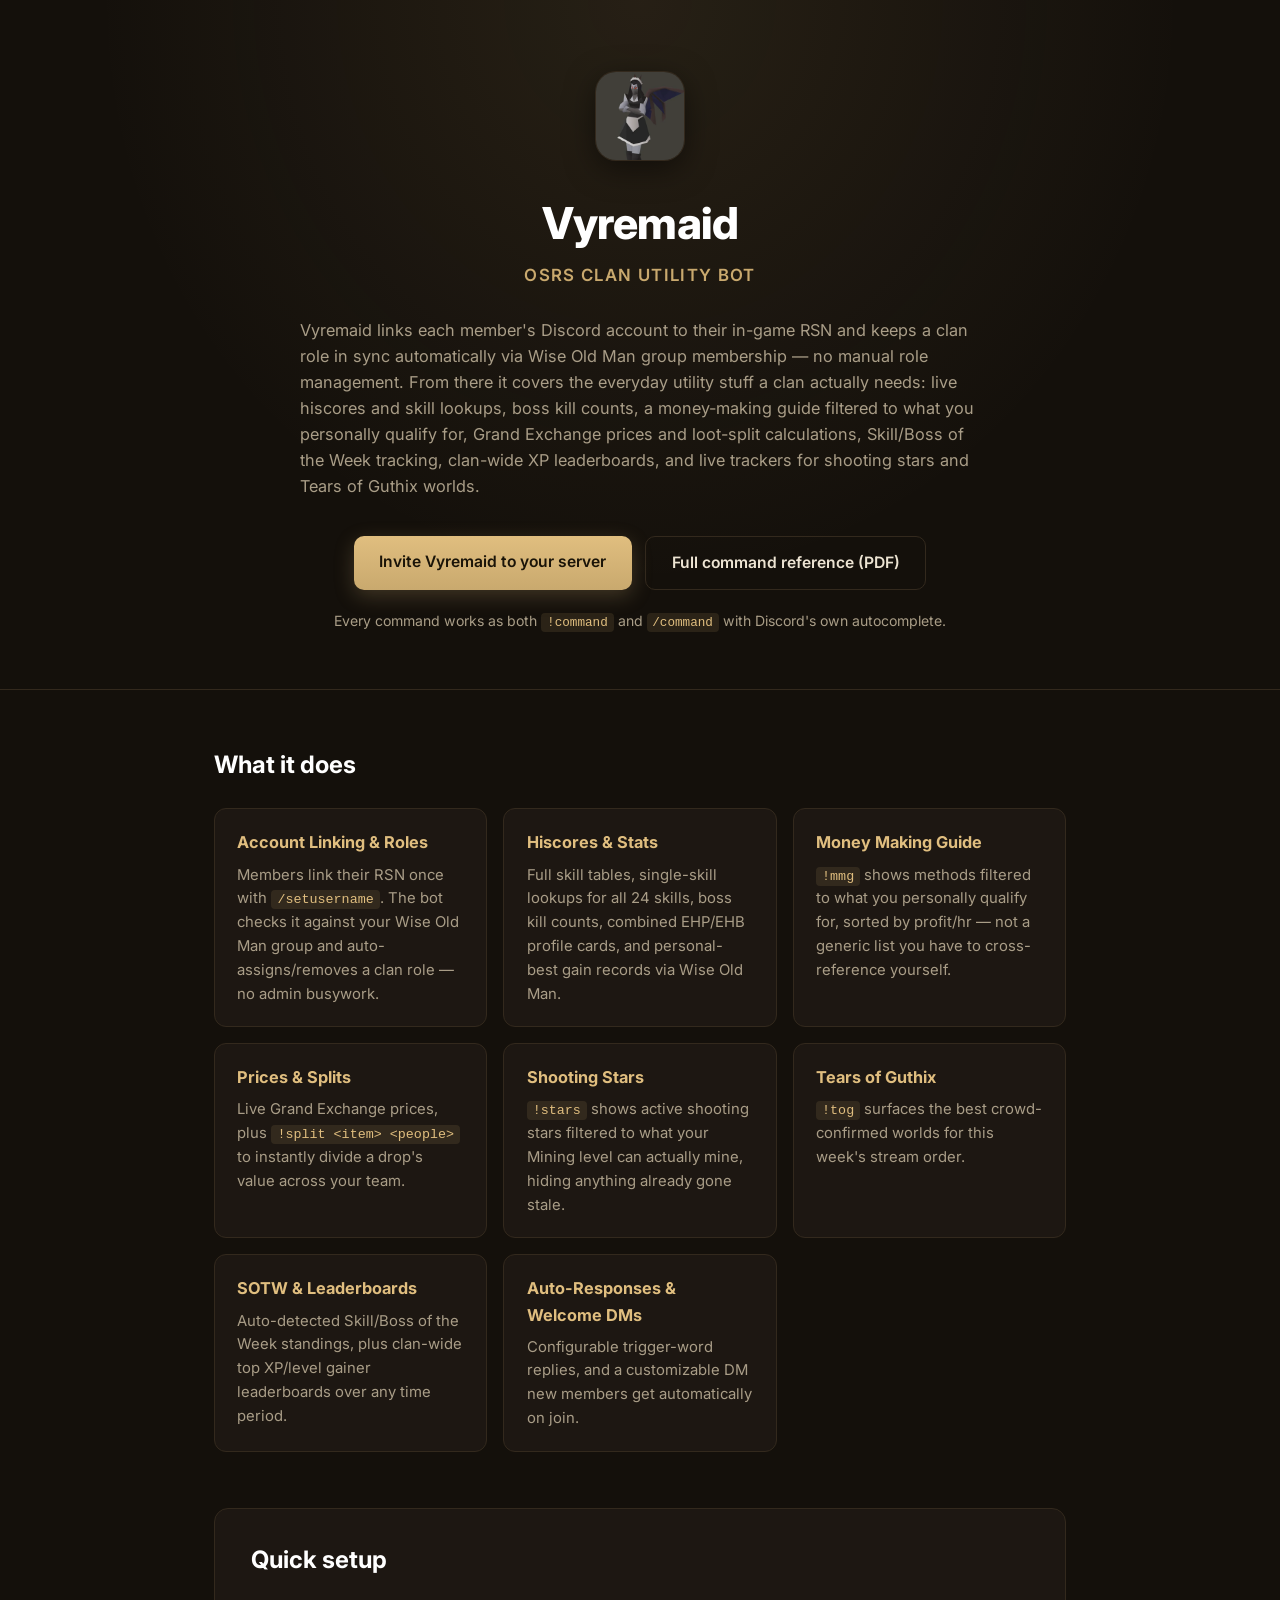
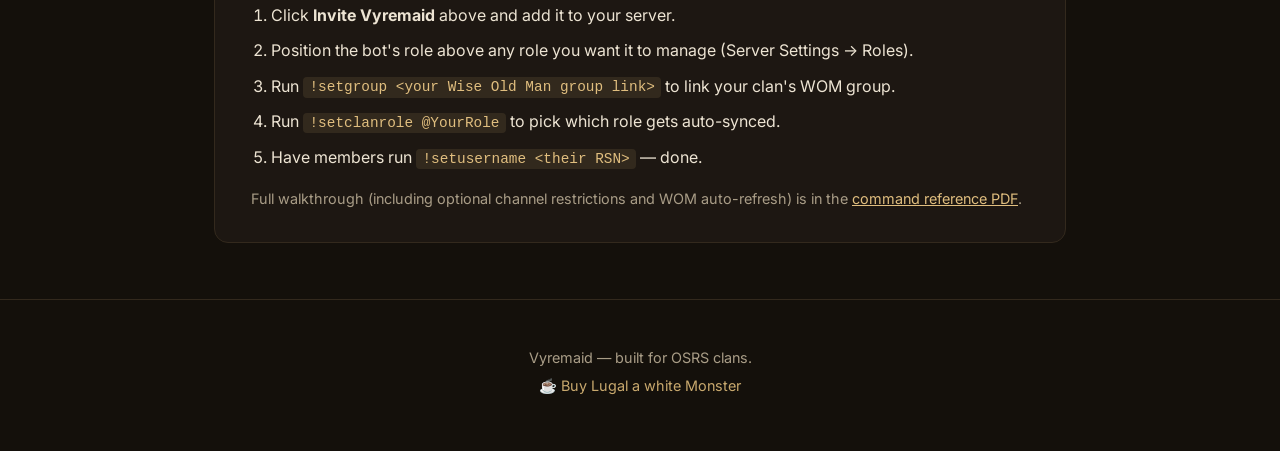
==== index.html @ a7f0b221 "Add Vyremaid landing/invite page Invite button, feature overview, quick setup steps, and a link to t" ====
<!DOCTYPE html>
<html lang="en">
<head>
<meta charset="UTF-8">
<meta name="viewport" content="width=device-width, initial-scale=1.0">
<title>Vyremaid — OSRS Clan Utility Bot</title>
<meta name="description" content="A Discord bot for Old School RuneScape clans — hiscores, WOM role sync, money making guide, GE prices, shooting stars, Tears of Guthix, and more.">
<link rel="icon" href="assets/icon.png">
<link rel="preconnect" href="https://fonts.googleapis.com">
<link rel="preconnect" href="https://fonts.gstatic.com" crossorigin>
<link href="https://fonts.googleapis.com/css2?family=Inter:wght@400;500;600;700;800&display=swap" rel="stylesheet">
<link rel="stylesheet" href="style.css">
</head>
<body>

<header class="hero">
  <div class="hero-inner">
    <img src="assets/icon.png" alt="Vyremaid" class="hero-icon">
    <h1>Vyremaid</h1>
    <p class="tagline">OSRS Clan Utility Bot</p>
    <p class="summary">
      Vyremaid links each member's Discord account to their in-game RSN and keeps a clan role
      in sync automatically via Wise Old Man group membership — no manual role management.
      From there it covers the everyday utility stuff a clan actually needs: live hiscores and
      skill lookups, boss kill counts, a money-making guide filtered to what you personally
      qualify for, Grand Exchange prices and loot-split calculations, Skill/Boss of the Week
      tracking, clan-wide XP leaderboards, and live trackers for shooting stars and Tears of
      Guthix worlds.
    </p>
    <div class="cta-row">
      <a class="btn btn-primary" href="https://discord.com/api/oauth2/authorize?client_id=1522560442784940052&permissions=268520448&scope=bot%20applications.commands">
        Invite Vyremaid to your server
      </a>
      <a class="btn btn-secondary" href="Vyremaid-Commands.pdf">
        Full command reference (PDF)
      </a>
    </div>
    <p class="slash-note">Every command works as both <code>!command</code> and <code>/command</code> with Discord's own autocomplete.</p>
  </div>
</header>

<main>

  <section class="features">
    <h2>What it does</h2>
    <div class="feature-grid">

      <div class="feature-card">
        <h3>Account Linking &amp; Roles</h3>
        <p>Members link their RSN once with <code>/setusername</code>. The bot checks it against your Wise Old Man group and auto-assigns/removes a clan role — no admin busywork.</p>
      </div>

      <div class="feature-card">
        <h3>Hiscores &amp; Stats</h3>
        <p>Full skill tables, single-skill lookups for all 24 skills, boss kill counts, combined EHP/EHB profile cards, and personal-best gain records via Wise Old Man.</p>
      </div>

      <div class="feature-card">
        <h3>Money Making Guide</h3>
        <p><code>!mmg</code> shows methods filtered to what you personally qualify for, sorted by profit/hr — not a generic list you have to cross-reference yourself.</p>
      </div>

      <div class="feature-card">
        <h3>Prices &amp; Splits</h3>
        <p>Live Grand Exchange prices, plus <code>!split &lt;item&gt; &lt;people&gt;</code> to instantly divide a drop's value across your team.</p>
      </div>

      <div class="feature-card">
        <h3>Shooting Stars</h3>
        <p><code>!stars</code> shows active shooting stars filtered to what your Mining level can actually mine, hiding anything already gone stale.</p>
      </div>

      <div class="feature-card">
        <h3>Tears of Guthix</h3>
        <p><code>!tog</code> surfaces the best crowd-confirmed worlds for this week's stream order.</p>
      </div>

      <div class="feature-card">
        <h3>SOTW &amp; Leaderboards</h3>
        <p>Auto-detected Skill/Boss of the Week standings, plus clan-wide top XP/level gainer leaderboards over any time period.</p>
      </div>

      <div class="feature-card">
        <h3>Auto-Responses &amp; Welcome DMs</h3>
        <p>Configurable trigger-word replies, and a customizable DM new members get automatically on join.</p>
      </div>

    </div>
  </section>

  <section class="setup">
    <h2>Quick setup</h2>
    <ol>
      <li>Click <strong>Invite Vyremaid</strong> above and add it to your server.</li>
      <li>Position the bot's role above any role you want it to manage (Server Settings → Roles).</li>
      <li>Run <code>!setgroup &lt;your Wise Old Man group link&gt;</code> to link your clan's WOM group.</li>
      <li>Run <code>!setclanrole @YourRole</code> to pick which role gets auto-synced.</li>
      <li>Have members run <code>!setusername &lt;their RSN&gt;</code> — done.</li>
    </ol>
    <p class="setup-note">Full walkthrough (including optional channel restrictions and WOM auto-refresh) is in the <a href="Vyremaid-Commands.pdf">command reference PDF</a>.</p>
  </section>

</main>

<footer>
  <p>Vyremaid — built for OSRS clans.</p>
  <p><a href="https://ko-fi.com/lugal">☕ Buy Lugal a white Monster</a></p>
</footer>

</body>
</html>
---- style.css ----
:root {
  --gold: #c9a96e;
  --gold-bright: #e0be7f;
  --dark-bg: #14100b;
  --panel-bg: #1d1712;
  --panel-border: #33291d;
  --text: #ede4d3;
  --text-dim: #a99d87;
}

* {
  box-sizing: border-box;
}

html, body {
  margin: 0;
  padding: 0;
  background: var(--dark-bg);
  color: var(--text);
  font-family: 'Inter', -apple-system, BlinkMacSystemFont, sans-serif;
  line-height: 1.6;
  overflow-x: hidden;
}

code {
  background: rgba(201, 169, 110, 0.12);
  color: var(--gold-bright);
  padding: 0.15em 0.45em;
  border-radius: 4px;
  font-family: 'SFMono-Regular', Consolas, 'Liberation Mono', Menlo, monospace;
  font-size: 0.9em;
}

/* --- Hero --- */

.hero {
  padding: 4.5rem 1.5rem 3.5rem;
  text-align: center;
  background:
    radial-gradient(ellipse at top, rgba(201, 169, 110, 0.10), transparent 60%),
    var(--dark-bg);
  border-bottom: 1px solid var(--panel-border);
}

.hero-inner {
  max-width: 680px;
  margin: 0 auto;
}

.hero-icon {
  width: 88px;
  height: 88px;
  border-radius: 20px;
  box-shadow: 0 0 0 1px var(--panel-border), 0 8px 30px rgba(0, 0, 0, 0.5);
  margin-bottom: 1.25rem;
}

.hero h1 {
  font-size: 2.75rem;
  font-weight: 800;
  margin: 0 0 0.25rem;
  color: #fff;
  letter-spacing: -0.02em;
}

.tagline {
  color: var(--gold);
  font-weight: 600;
  font-size: 1.05rem;
  margin: 0 0 1.75rem;
  text-transform: uppercase;
  letter-spacing: 0.08em;
}

.summary {
  color: var(--text-dim);
  font-size: 1.02rem;
  text-align: left;
  margin: 0 0 2.25rem;
}

.cta-row {
  display: flex;
  gap: 0.85rem;
  justify-content: center;
  flex-wrap: wrap;
  margin-bottom: 1.25rem;
}

.btn {
  display: inline-block;
  padding: 0.85rem 1.6rem;
  border-radius: 10px;
  font-weight: 600;
  font-size: 0.98rem;
  text-decoration: none;
  transition: transform 0.15s ease, box-shadow 0.15s ease;
}

.btn:hover {
  transform: translateY(-1px);
}

.btn-primary {
  background: linear-gradient(180deg, var(--gold-bright), var(--gold));
  color: #1a1408;
  box-shadow: 0 6px 20px rgba(201, 169, 110, 0.25);
}

.btn-primary:hover {
  box-shadow: 0 8px 26px rgba(201, 169, 110, 0.4);
}

.btn-secondary {
  background: transparent;
  color: var(--text);
  border: 1px solid var(--panel-border);
}

.btn-secondary:hover {
  border-color: var(--gold);
  color: var(--gold-bright);
}

.slash-note {
  color: var(--text-dim);
  font-size: 0.88rem;
  margin: 0;
}

/* --- Main --- */

main {
  max-width: 900px;
  margin: 0 auto;
  padding: 3.5rem 1.5rem;
}

h2 {
  font-size: 1.5rem;
  font-weight: 700;
  color: #fff;
  margin: 0 0 1.5rem;
}

.features {
  margin-bottom: 3.5rem;
}

.feature-grid {
  display: grid;
  grid-template-columns: repeat(auto-fit, minmax(260px, 1fr));
  gap: 1rem;
}

.feature-card {
  background: var(--panel-bg);
  border: 1px solid var(--panel-border);
  border-radius: 12px;
  padding: 1.25rem 1.4rem;
}

.feature-card h3 {
  margin: 0 0 0.5rem;
  font-size: 1.02rem;
  color: var(--gold-bright);
}

.feature-card p {
  margin: 0;
  color: var(--text-dim);
  font-size: 0.93rem;
}

.setup {
  background: var(--panel-bg);
  border: 1px solid var(--panel-border);
  border-radius: 14px;
  padding: 2rem 2.25rem;
}

.setup ol {
  margin: 0 0 1rem;
  padding-left: 1.25rem;
}

.setup li {
  margin-bottom: 0.6rem;
  color: var(--text);
}

.setup-note {
  margin: 0;
  color: var(--text-dim);
  font-size: 0.9rem;
}

.setup-note a {
  color: var(--gold-bright);
}

/* --- Footer --- */

footer {
  text-align: center;
  padding: 2.5rem 1.5rem 3rem;
  border-top: 1px solid var(--panel-border);
  color: var(--text-dim);
  font-size: 0.9rem;
}

footer p {
  margin: 0.35rem 0;
}

footer a {
  color: var(--gold);
  text-decoration: none;
}

footer a:hover {
  color: var(--gold-bright);
}

/* --- Responsive --- */

@media (max-width: 500px) {
  .hero h1 {
    font-size: 2.1rem;
  }
  .hero {
    padding: 3rem 1.25rem 2.5rem;
  }
  .btn {
    width: 100%;
    text-align: center;
  }
  .cta-row {
    flex-direction: column;
  }
}
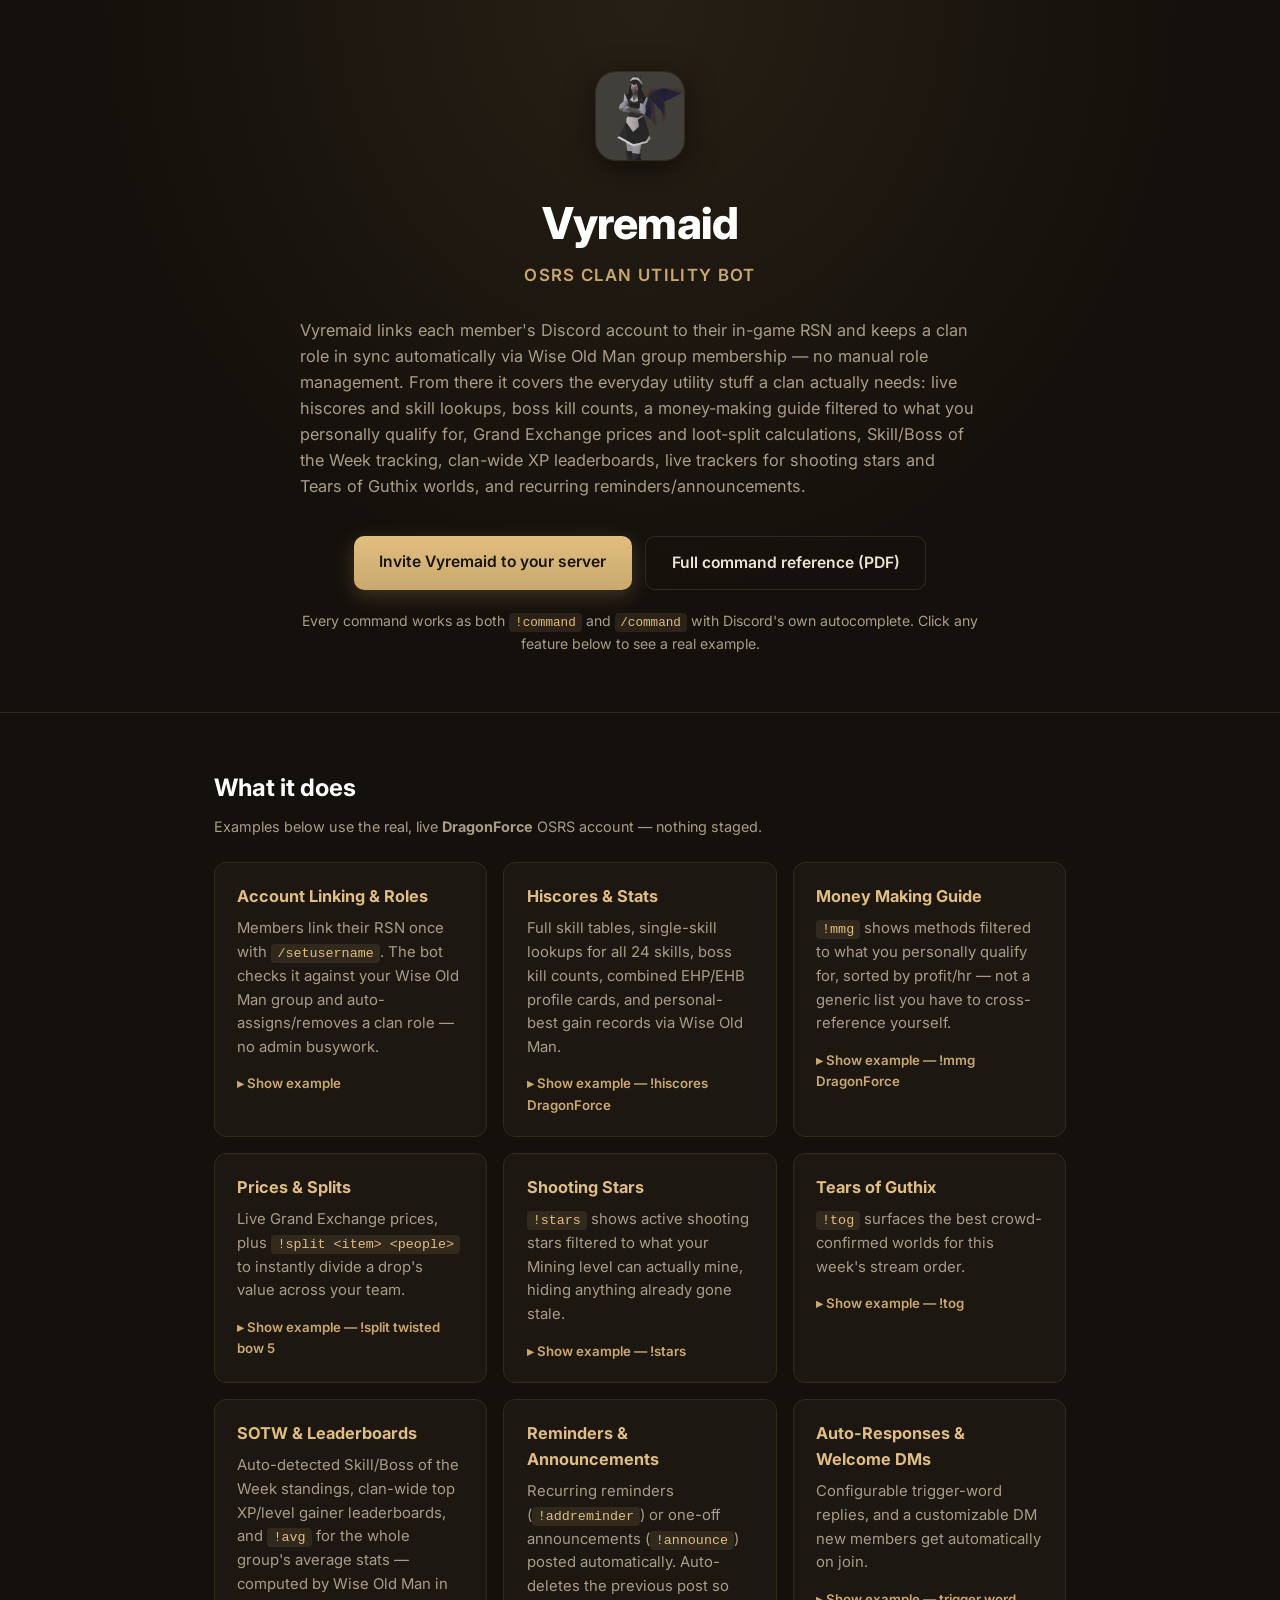
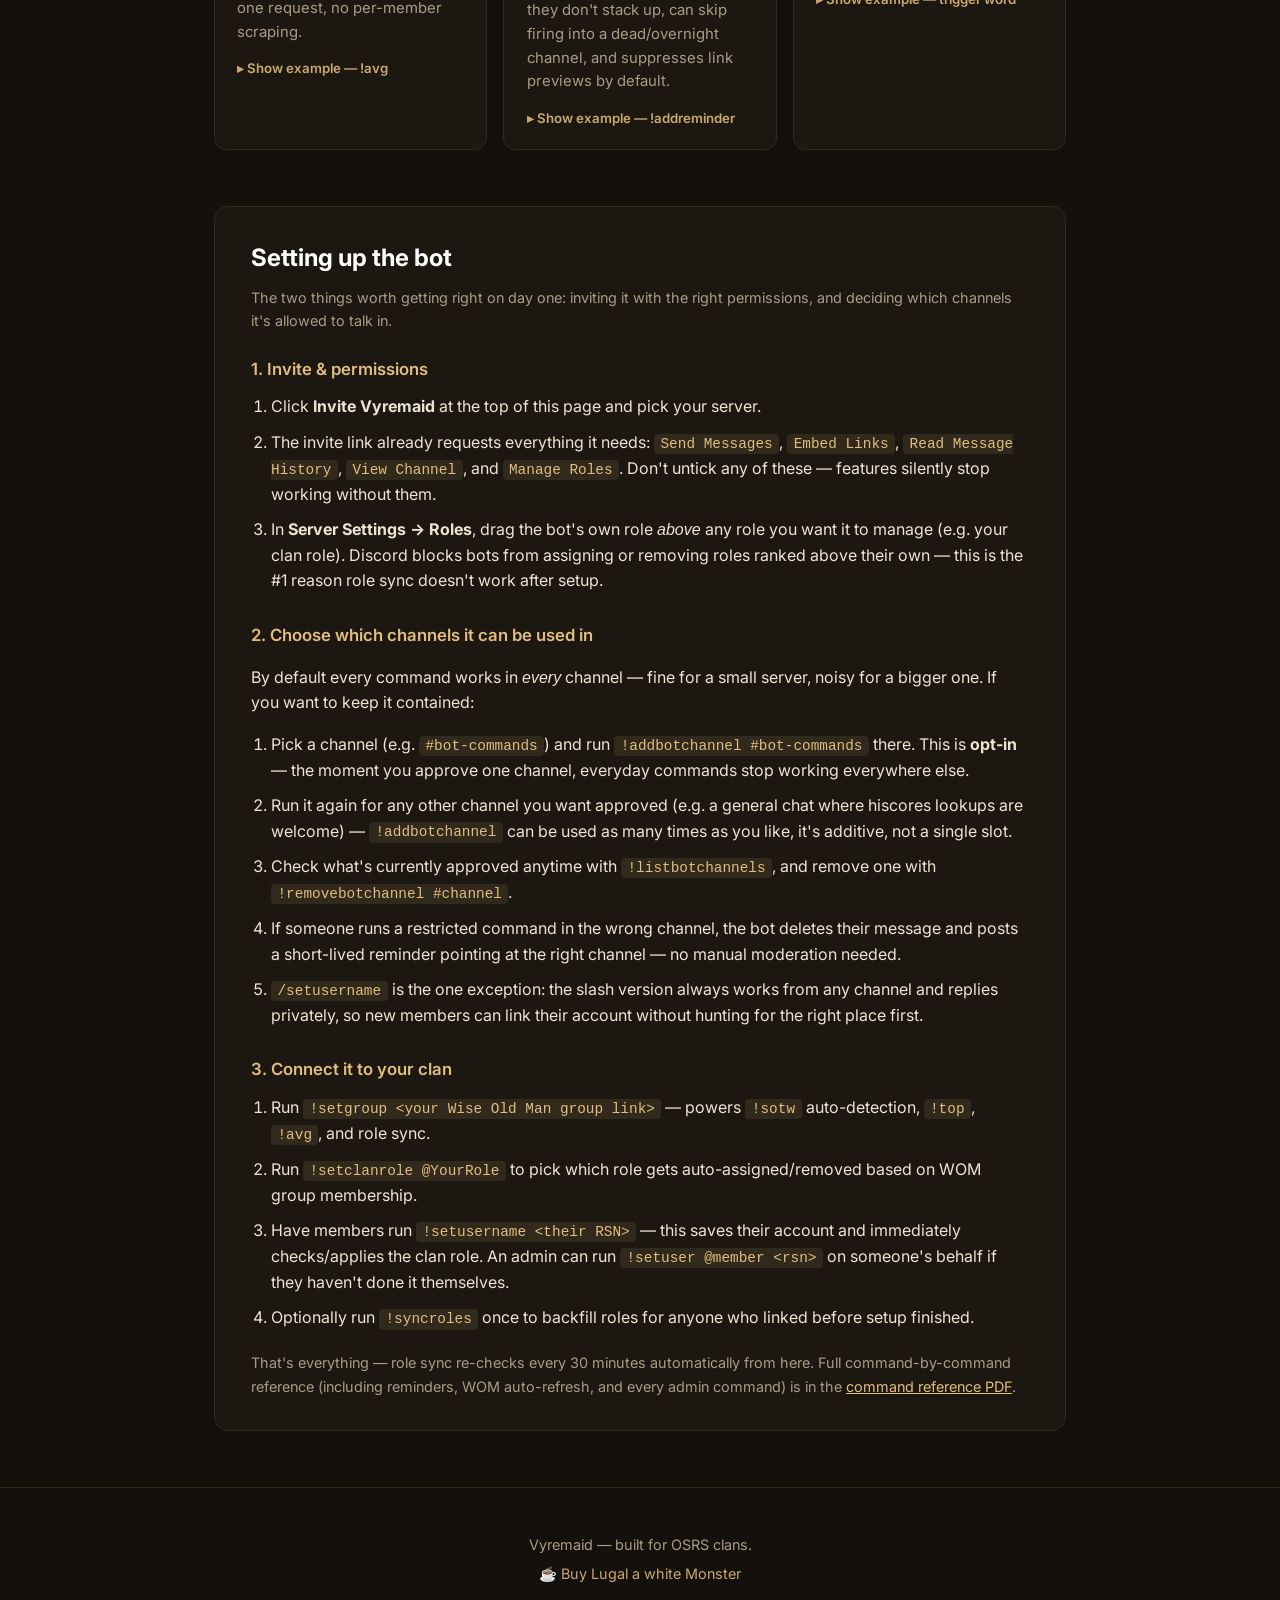
==== commit 6449cf32: "Add click-to-expand real examples and expand setup guidance Every feature card now has a collapsible" ====
--- a/index.html
+++ b/index.html
@@ -24,8 +24,8 @@
       From there it covers the everyday utility stuff a clan actually needs: live hiscores and
       skill lookups, boss kill counts, a money-making guide filtered to what you personally
       qualify for, Grand Exchange prices and loot-split calculations, Skill/Boss of the Week
-      tracking, clan-wide XP leaderboards, and live trackers for shooting stars and Tears of
-      Guthix worlds.
+      tracking, clan-wide XP leaderboards, live trackers for shooting stars and Tears of Guthix
+      worlds, and recurring reminders/announcements.
     </p>
     <div class="cta-row">
       <a class="btn btn-primary" href="https://discord.com/api/oauth2/authorize?client_id=1522560442784940052&permissions=268520448&scope=bot%20applications.commands">
@@ -35,7 +35,7 @@
         Full command reference (PDF)
       </a>
     </div>
-    <p class="slash-note">Every command works as both <code>!command</code> and <code>/command</code> with Discord's own autocomplete.</p>
+    <p class="slash-note">Every command works as both <code>!command</code> and <code>/command</code> with Discord's own autocomplete. Click any feature below to see a real example.</p>
   </div>
 </header>
 
@@ -43,61 +43,269 @@
 
   <section class="features">
     <h2>What it does</h2>
+    <p class="section-note">Examples below use the real, live <strong>DragonForce</strong> OSRS account — nothing staged.</p>
     <div class="feature-grid">
 
       <div class="feature-card">
         <h3>Account Linking &amp; Roles</h3>
         <p>Members link their RSN once with <code>/setusername</code>. The bot checks it against your Wise Old Man group and auto-assigns/removes a clan role — no admin busywork.</p>
+        <details class="example">
+          <summary>Show example</summary>
+          <div class="discord-mock">
+            <div class="dc-user">
+              <img class="dc-avatar" src="assets/icon.png" alt="">
+              <span class="dc-username">Vyremaid</span>
+              <span class="dc-bot-tag">BOT</span>
+            </div>
+            <p class="dc-plain-text">✅ Saved — your default RSN is now <strong>DragonForce</strong>.</p>
+            <p class="dc-plain-text">✅ Matched you to the clan on Wise Old Man — gave you the <span class="dc-mention">@Clan Member</span> role.</p>
+          </div>
+        </details>
       </div>
 
       <div class="feature-card">
         <h3>Hiscores &amp; Stats</h3>
         <p>Full skill tables, single-skill lookups for all 24 skills, boss kill counts, combined EHP/EHB profile cards, and personal-best gain records via Wise Old Man.</p>
+        <details class="example">
+          <summary>Show example — !hiscores DragonForce</summary>
+          <div class="discord-mock">
+            <div class="dc-user">
+              <img class="dc-avatar" src="assets/icon.png" alt="">
+              <span class="dc-username">Vyremaid</span>
+              <span class="dc-bot-tag">BOT</span>
+            </div>
+            <div class="dc-embed" style="--embed-color:#f1c40f">
+              <div class="dc-embed-author"><img src="assets/icon.png" alt="">Vyremaid — by Lugal 𒈗</div>
+              <div class="dc-embed-title">📊 Hiscores: DragonForce</div>
+              <div class="dc-embed-fields dc-fields-3">
+                <div><div class="dc-field-name">Attack</div><div class="dc-field-value">1</div>
+                     <div class="dc-field-name">Strength</div><div class="dc-field-value">99</div>
+                     <div class="dc-field-name">Defence</div><div class="dc-field-value">99</div></div>
+                <div><div class="dc-field-name">Hitpoints</div><div class="dc-field-value">99</div>
+                     <div class="dc-field-name">Ranged</div><div class="dc-field-value">65</div>
+                     <div class="dc-field-name">Magic</div><div class="dc-field-value">60</div></div>
+                <div><div class="dc-field-name">Slayer</div><div class="dc-field-value">97</div>
+                     <div class="dc-field-name">Sailing</div><div class="dc-field-value">99</div>
+                     <div class="dc-field-name">Runecraft</div><div class="dc-field-value">99</div></div>
+              </div>
+              <div class="dc-embed-fields">
+                <div class="dc-plain-text">🏆 <strong>Total Level:</strong> 2203 &nbsp; ✨ <strong>Total XP:</strong> 758,070,982 &nbsp; 🏅 <strong>Rank:</strong> #14,221</div>
+              </div>
+              <div class="dc-embed-footer">Buy Lugal a white Monster — https://ko-fi.com/lugal</div>
+            </div>
+          </div>
+        </details>
       </div>
 
       <div class="feature-card">
         <h3>Money Making Guide</h3>
         <p><code>!mmg</code> shows methods filtered to what you personally qualify for, sorted by profit/hr — not a generic list you have to cross-reference yourself.</p>
+        <details class="example">
+          <summary>Show example — !mmg DragonForce</summary>
+          <div class="discord-mock">
+            <div class="dc-user">
+              <img class="dc-avatar" src="assets/icon.png" alt="">
+              <span class="dc-username">Vyremaid</span>
+              <span class="dc-bot-tag">BOT</span>
+            </div>
+            <div class="dc-embed" style="--embed-color:#2ecc71">
+              <div class="dc-embed-author"><img src="assets/icon.png" alt="">Vyremaid — by Lugal 𒈗</div>
+              <div class="dc-embed-title">💰 Money Making — DragonForce</div>
+              <div class="dc-embed-fields">
+                <div>
+                  <div class="dc-field-name">Top method</div>
+                  <div class="dc-field-value">Making divine super combat potions — <strong>14,380,800 gp/hr</strong><br><span style="color:#949ba4">Needs Herblore 97 (you have 99)</span></div>
+                </div>
+              </div>
+              <div class="dc-embed-footer">Buy Lugal a white Monster — https://ko-fi.com/lugal</div>
+            </div>
+          </div>
+        </details>
       </div>
 
       <div class="feature-card">
         <h3>Prices &amp; Splits</h3>
         <p>Live Grand Exchange prices, plus <code>!split &lt;item&gt; &lt;people&gt;</code> to instantly divide a drop's value across your team.</p>
+        <details class="example">
+          <summary>Show example — !split twisted bow 5</summary>
+          <div class="discord-mock">
+            <div class="dc-user">
+              <img class="dc-avatar" src="assets/icon.png" alt="">
+              <span class="dc-username">Vyremaid</span>
+              <span class="dc-bot-tag">BOT</span>
+            </div>
+            <div class="dc-embed" style="--embed-color:#f1c40f">
+              <div class="dc-embed-author"><img src="assets/icon.png" alt="">Vyremaid — by Lugal 𒈗</div>
+              <div class="dc-embed-title">💰 Splitting Twisted bow</div>
+              <div class="dc-embed-fields">
+                <div><div class="dc-field-name">Item value</div><div class="dc-field-value">1,353,161,702 gp</div></div>
+                <div><div class="dc-field-name">Split between</div><div class="dc-field-value">5 people</div></div>
+              </div>
+              <div class="dc-embed-fields">
+                <div><div class="dc-field-name">Each share</div><div class="dc-field-value"><strong>270,632,340 gp</strong></div></div>
+              </div>
+              <div class="dc-embed-footer">Value = average of current insta-buy/insta-sell — actual proceeds will vary with GE tax and price movement.<br>Buy Lugal a white Monster — https://ko-fi.com/lugal</div>
+            </div>
+          </div>
+        </details>
       </div>
 
       <div class="feature-card">
         <h3>Shooting Stars</h3>
         <p><code>!stars</code> shows active shooting stars filtered to what your Mining level can actually mine, hiding anything already gone stale.</p>
+        <details class="example">
+          <summary>Show example — !stars</summary>
+          <div class="discord-mock">
+            <div class="dc-user">
+              <img class="dc-avatar" src="assets/icon.png" alt="">
+              <span class="dc-username">Vyremaid</span>
+              <span class="dc-bot-tag">BOT</span>
+            </div>
+            <div class="dc-embed" style="--embed-color:#f1c40f">
+              <div class="dc-embed-author"><img src="assets/icon.png" alt="">Vyremaid — by Lugal 𒈗</div>
+              <div class="dc-embed-title">⭐ Active Shooting Stars</div>
+              <pre class="dc-code">Tier World  Time     Location
+T9   370    1m ago   Prifddinas Zalcano entrance
+T9   518    6m ago   Coal Trucks west of Seers'
+T9   323    7m ago   Southwest of Brimhaven
+T9   613    11m ago  Lunar Isle mine entrance
+T8   317    0m ago   Port Khazard mine
+T8   480    0m ago   Port Khazard mine</pre>
+              <div class="dc-embed-footer">Filtered to your Mining level (99), top 2 tiers only.<br>Buy Lugal a white Monster — https://ko-fi.com/lugal</div>
+            </div>
+          </div>
+        </details>
       </div>
 
       <div class="feature-card">
         <h3>Tears of Guthix</h3>
         <p><code>!tog</code> surfaces the best crowd-confirmed worlds for this week's stream order.</p>
+        <details class="example">
+          <summary>Show example — !tog</summary>
+          <div class="discord-mock">
+            <div class="dc-user">
+              <img class="dc-avatar" src="assets/icon.png" alt="">
+              <span class="dc-username">Vyremaid</span>
+              <span class="dc-bot-tag">BOT</span>
+            </div>
+            <div class="dc-embed" style="--embed-color:#3498db">
+              <div class="dc-embed-author"><img src="assets/icon.png" alt="">Vyremaid — by Lugal 𒈗</div>
+              <div class="dc-embed-title">💧 Best Tears of Guthix Worlds</div>
+              <pre class="dc-code">World  Hits  Stream Order
+403    2952  gggbbb
+504    1173  gggbbb
+360    509   gggbbb
+536    426   gggbbb
+355    334   gggbbb</pre>
+              <div class="dc-embed-footer">Hits = how many times the community confirmed that world's stream order this week.<br>Buy Lugal a white Monster — https://ko-fi.com/lugal</div>
+            </div>
+          </div>
+        </details>
       </div>
 
       <div class="feature-card">
         <h3>SOTW &amp; Leaderboards</h3>
-        <p>Auto-detected Skill/Boss of the Week standings, plus clan-wide top XP/level gainer leaderboards over any time period.</p>
+        <p>Auto-detected Skill/Boss of the Week standings, clan-wide top XP/level gainer leaderboards, and <code>!avg</code> for the whole group's average stats — computed by Wise Old Man in one request, no per-member scraping.</p>
+        <details class="example">
+          <summary>Show example — !avg</summary>
+          <div class="discord-mock">
+            <div class="dc-user">
+              <img class="dc-avatar" src="assets/icon.png" alt="">
+              <span class="dc-username">Vyremaid</span>
+              <span class="dc-bot-tag">BOT</span>
+            </div>
+            <div class="dc-embed" style="--embed-color:#f1c40f">
+              <div class="dc-embed-author"><img src="assets/icon.png" alt="">Vyremaid — by Lugal 𒈗</div>
+              <div class="dc-embed-title">📊 Group Average Skill Levels</div>
+              <div class="dc-embed-fields dc-fields-3">
+                <div><div class="dc-field-name">Attack</div><div class="dc-field-value">93</div>
+                     <div class="dc-field-name">Strength</div><div class="dc-field-value">97</div>
+                     <div class="dc-field-name">Defence</div><div class="dc-field-value">90</div></div>
+                <div><div class="dc-field-name">Hitpoints</div><div class="dc-field-value">99</div>
+                     <div class="dc-field-name">Ranged</div><div class="dc-field-value">97</div>
+                     <div class="dc-field-name">Prayer</div><div class="dc-field-value">85</div></div>
+                <div><div class="dc-field-name">Runecraft</div><div class="dc-field-value">78</div>
+                     <div class="dc-field-name">Construction</div><div class="dc-field-value">82</div>
+                     <div class="dc-field-name">Sailing</div><div class="dc-field-value">82</div></div>
+              </div>
+              <div class="dc-embed-fields">
+                <div class="dc-plain-text">🏆 <strong>Avg Total Level:</strong> 2088 &nbsp; ✨ <strong>Avg Total XP:</strong> 119,854,712</div>
+              </div>
+              <div class="dc-embed-footer">Maxed in group: 4 total level, 16 combat, 1 200m all skills.<br>Buy Lugal a white Monster — https://ko-fi.com/lugal</div>
+            </div>
+          </div>
+        </details>
+      </div>
+
+      <div class="feature-card">
+        <h3>Reminders &amp; Announcements</h3>
+        <p>Recurring reminders (<code>!addreminder</code>) or one-off announcements (<code>!announce</code>) posted automatically. Auto-deletes the previous post so they don't stack up, can skip firing into a dead/overnight channel, and suppresses link previews by default.</p>
+        <details class="example">
+          <summary>Show example — !addreminder</summary>
+          <div class="discord-mock">
+            <div class="dc-user">
+              <img class="dc-avatar" src="assets/icon.png" alt="">
+              <span class="dc-username">Vyremaid</span>
+              <span class="dc-bot-tag">BOT</span>
+            </div>
+            <p class="dc-plain-text">✅ Saved — reminder <strong>#3</strong> will post in <span class="dc-mention">#awards</span> every 1d: "Don't forget to vote for this week's award! 🏆"</p>
+          </div>
+        </details>
       </div>
 
       <div class="feature-card">
         <h3>Auto-Responses &amp; Welcome DMs</h3>
         <p>Configurable trigger-word replies, and a customizable DM new members get automatically on join.</p>
+        <details class="example">
+          <summary>Show example — trigger word</summary>
+          <div class="discord-mock">
+            <div class="dc-user">
+              <span class="dc-username" style="color:#f2f3f5">Some Member</span>
+            </div>
+            <p class="dc-plain-text">anyone got a spare zenyte shard</p>
+            <div class="dc-user" style="margin-top:0.5rem">
+              <img class="dc-avatar" src="assets/icon.png" alt="">
+              <span class="dc-username">Vyremaid</span>
+              <span class="dc-bot-tag">BOT</span>
+            </div>
+            <p class="dc-plain-text">Check the GE first — try <code>!price zenyte shard</code> 💎</p>
+          </div>
+        </details>
       </div>
 
     </div>
   </section>
 
   <section class="setup">
-    <h2>Quick setup</h2>
+    <h2>Setting up the bot</h2>
+    <p class="section-note">The two things worth getting right on day one: inviting it with the right permissions, and deciding which channels it's allowed to talk in.</p>
+
+    <h3>1. Invite &amp; permissions</h3>
     <ol>
-      <li>Click <strong>Invite Vyremaid</strong> above and add it to your server.</li>
-      <li>Position the bot's role above any role you want it to manage (Server Settings → Roles).</li>
-      <li>Run <code>!setgroup &lt;your Wise Old Man group link&gt;</code> to link your clan's WOM group.</li>
-      <li>Run <code>!setclanrole @YourRole</code> to pick which role gets auto-synced.</li>
-      <li>Have members run <code>!setusername &lt;their RSN&gt;</code> — done.</li>
+      <li>Click <strong>Invite Vyremaid</strong> at the top of this page and pick your server.</li>
+      <li>The invite link already requests everything it needs: <code>Send Messages</code>, <code>Embed Links</code>, <code>Read Message History</code>, <code>View Channel</code>, and <code>Manage Roles</code>. Don't untick any of these — features silently stop working without them.</li>
+      <li>In <strong>Server Settings → Roles</strong>, drag the bot's own role <em>above</em> any role you want it to manage (e.g. your clan role). Discord blocks bots from assigning or removing roles ranked above their own — this is the #1 reason role sync doesn't work after setup.</li>
     </ol>
-    <p class="setup-note">Full walkthrough (including optional channel restrictions and WOM auto-refresh) is in the <a href="Vyremaid-Commands.pdf">command reference PDF</a>.</p>
+
+    <h3>2. Choose which channels it can be used in</h3>
+    <p>By default every command works in <em>every</em> channel — fine for a small server, noisy for a bigger one. If you want to keep it contained:</p>
+    <ol>
+      <li>Pick a channel (e.g. <code>#bot-commands</code>) and run <code>!addbotchannel #bot-commands</code> there. This is <strong>opt-in</strong> — the moment you approve one channel, everyday commands stop working everywhere else.</li>
+      <li>Run it again for any other channel you want approved (e.g. a general chat where hiscores lookups are welcome) — <code>!addbotchannel</code> can be used as many times as you like, it's additive, not a single slot.</li>
+      <li>Check what's currently approved anytime with <code>!listbotchannels</code>, and remove one with <code>!removebotchannel #channel</code>.</li>
+      <li>If someone runs a restricted command in the wrong channel, the bot deletes their message and posts a short-lived reminder pointing at the right channel — no manual moderation needed.</li>
+      <li><code>/setusername</code> is the one exception: the slash version always works from any channel and replies privately, so new members can link their account without hunting for the right place first.</li>
+    </ol>
+
+    <h3>3. Connect it to your clan</h3>
+    <ol>
+      <li>Run <code>!setgroup &lt;your Wise Old Man group link&gt;</code> — powers <code>!sotw</code> auto-detection, <code>!top</code>, <code>!avg</code>, and role sync.</li>
+      <li>Run <code>!setclanrole @YourRole</code> to pick which role gets auto-assigned/removed based on WOM group membership.</li>
+      <li>Have members run <code>!setusername &lt;their RSN&gt;</code> — this saves their account and immediately checks/applies the clan role. An admin can run <code>!setuser @member &lt;rsn&gt;</code> on someone's behalf if they haven't done it themselves.</li>
+      <li>Optionally run <code>!syncroles</code> once to backfill roles for anyone who linked before setup finished.</li>
+    </ol>
+
+    <p class="setup-note">That's everything — role sync re-checks every 30 minutes automatically from here. Full command-by-command reference (including reminders, WOM auto-refresh, and every admin command) is in the <a href="Vyremaid-Commands.pdf">command reference PDF</a>.</p>
   </section>
 
 </main>
--- a/style.css
+++ b/style.css
@@ -140,6 +140,12 @@
   font-size: 1.5rem;
   font-weight: 700;
   color: #fff;
+  margin: 0 0 0.5rem;
+}
+
+.section-note {
+  color: var(--text-dim);
+  font-size: 0.9rem;
   margin: 0 0 1.5rem;
 }
 
@@ -172,6 +178,169 @@
   font-size: 0.93rem;
 }
 
+/* --- Click-to-expand examples --- */
+
+.example {
+  margin-top: 0.85rem;
+}
+
+.example summary {
+  cursor: pointer;
+  color: var(--gold);
+  font-size: 0.83rem;
+  font-weight: 600;
+  list-style: none;
+  user-select: none;
+}
+
+.example summary::-webkit-details-marker {
+  display: none;
+}
+
+.example summary::before {
+  content: "▸ ";
+}
+
+.example[open] summary::before {
+  content: "▾ ";
+}
+
+.example summary:hover {
+  color: var(--gold-bright);
+}
+
+.discord-mock {
+  margin-top: 0.65rem;
+  background: #313338;
+  border-radius: 8px;
+  padding: 0.8rem 0.95rem;
+  font-family: -apple-system, BlinkMacSystemFont, 'Inter', sans-serif;
+  overflow-x: auto;
+}
+
+.dc-user {
+  display: flex;
+  align-items: center;
+  gap: 0.5rem;
+  margin-bottom: 0.35rem;
+}
+
+.dc-avatar {
+  width: 24px;
+  height: 24px;
+  border-radius: 50%;
+  flex-shrink: 0;
+}
+
+.dc-username {
+  color: #f2f3f5;
+  font-weight: 600;
+  font-size: 0.85rem;
+}
+
+.dc-bot-tag {
+  background: #5865f2;
+  color: #fff;
+  font-size: 0.58rem;
+  padding: 1px 4px;
+  border-radius: 3px;
+  font-weight: 700;
+  letter-spacing: 0.02em;
+}
+
+.dc-plain-text {
+  color: #dbdee1;
+  font-size: 0.85rem;
+  margin: 0.15rem 0;
+}
+
+.dc-plain-text code {
+  font-size: 0.85em;
+}
+
+.dc-mention {
+  background: rgba(88, 101, 242, 0.3);
+  color: #c9cdfb;
+  padding: 0 0.25em;
+  border-radius: 3px;
+}
+
+.dc-embed {
+  border-left: 4px solid var(--embed-color, #f1c40f);
+  background: #2b2d31;
+  border-radius: 4px;
+  padding: 0.65rem 0.85rem;
+  max-width: 100%;
+}
+
+.dc-embed-author {
+  display: flex;
+  align-items: center;
+  gap: 0.4rem;
+  font-size: 0.75rem;
+  color: #dbdee1;
+  margin-bottom: 0.35rem;
+}
+
+.dc-embed-author img {
+  width: 16px;
+  height: 16px;
+  border-radius: 50%;
+}
+
+.dc-embed-title {
+  color: #fff;
+  font-weight: 700;
+  font-size: 0.9rem;
+  margin-bottom: 0.4rem;
+}
+
+.dc-embed-fields {
+  display: grid;
+  grid-template-columns: repeat(auto-fit, minmax(110px, 1fr));
+  gap: 0.5rem 1.25rem;
+  margin-top: 0.4rem;
+}
+
+.dc-fields-3 {
+  grid-template-columns: repeat(3, minmax(90px, 1fr));
+}
+
+.dc-field-name {
+  color: #b5bac1;
+  font-size: 0.65rem;
+  text-transform: uppercase;
+  font-weight: 700;
+  letter-spacing: 0.02em;
+  margin-bottom: 0.1rem;
+}
+
+.dc-field-value {
+  color: #dbdee1;
+  font-size: 0.8rem;
+  margin-bottom: 0.4rem;
+}
+
+.dc-embed-footer {
+  color: #949ba4;
+  font-size: 0.67rem;
+  margin-top: 0.6rem;
+  line-height: 1.5;
+}
+
+.dc-code {
+  background: #232428;
+  color: #dbdee1;
+  font-family: 'SFMono-Regular', Consolas, 'Liberation Mono', Menlo, monospace;
+  font-size: 0.72rem;
+  padding: 0.6rem 0.7rem;
+  border-radius: 4px;
+  margin: 0.3rem 0;
+  overflow-x: auto;
+  white-space: pre;
+  line-height: 1.5;
+}
+
 .setup {
   background: var(--panel-bg);
   border: 1px solid var(--panel-border);
@@ -179,6 +348,17 @@
   padding: 2rem 2.25rem;
 }
 
+.setup h3 {
+  color: var(--gold-bright);
+  font-size: 1.05rem;
+  font-weight: 600;
+  margin: 1.75rem 0 0.75rem;
+}
+
+.setup h3:first-of-type {
+  margin-top: 0.5rem;
+}
+
 .setup ol {
   margin: 0 0 1rem;
   padding-left: 1.25rem;
@@ -190,7 +370,7 @@
 }
 
 .setup-note {
-  margin: 0;
+  margin: 1.25rem 0 0;
   color: var(--text-dim);
   font-size: 0.9rem;
 }
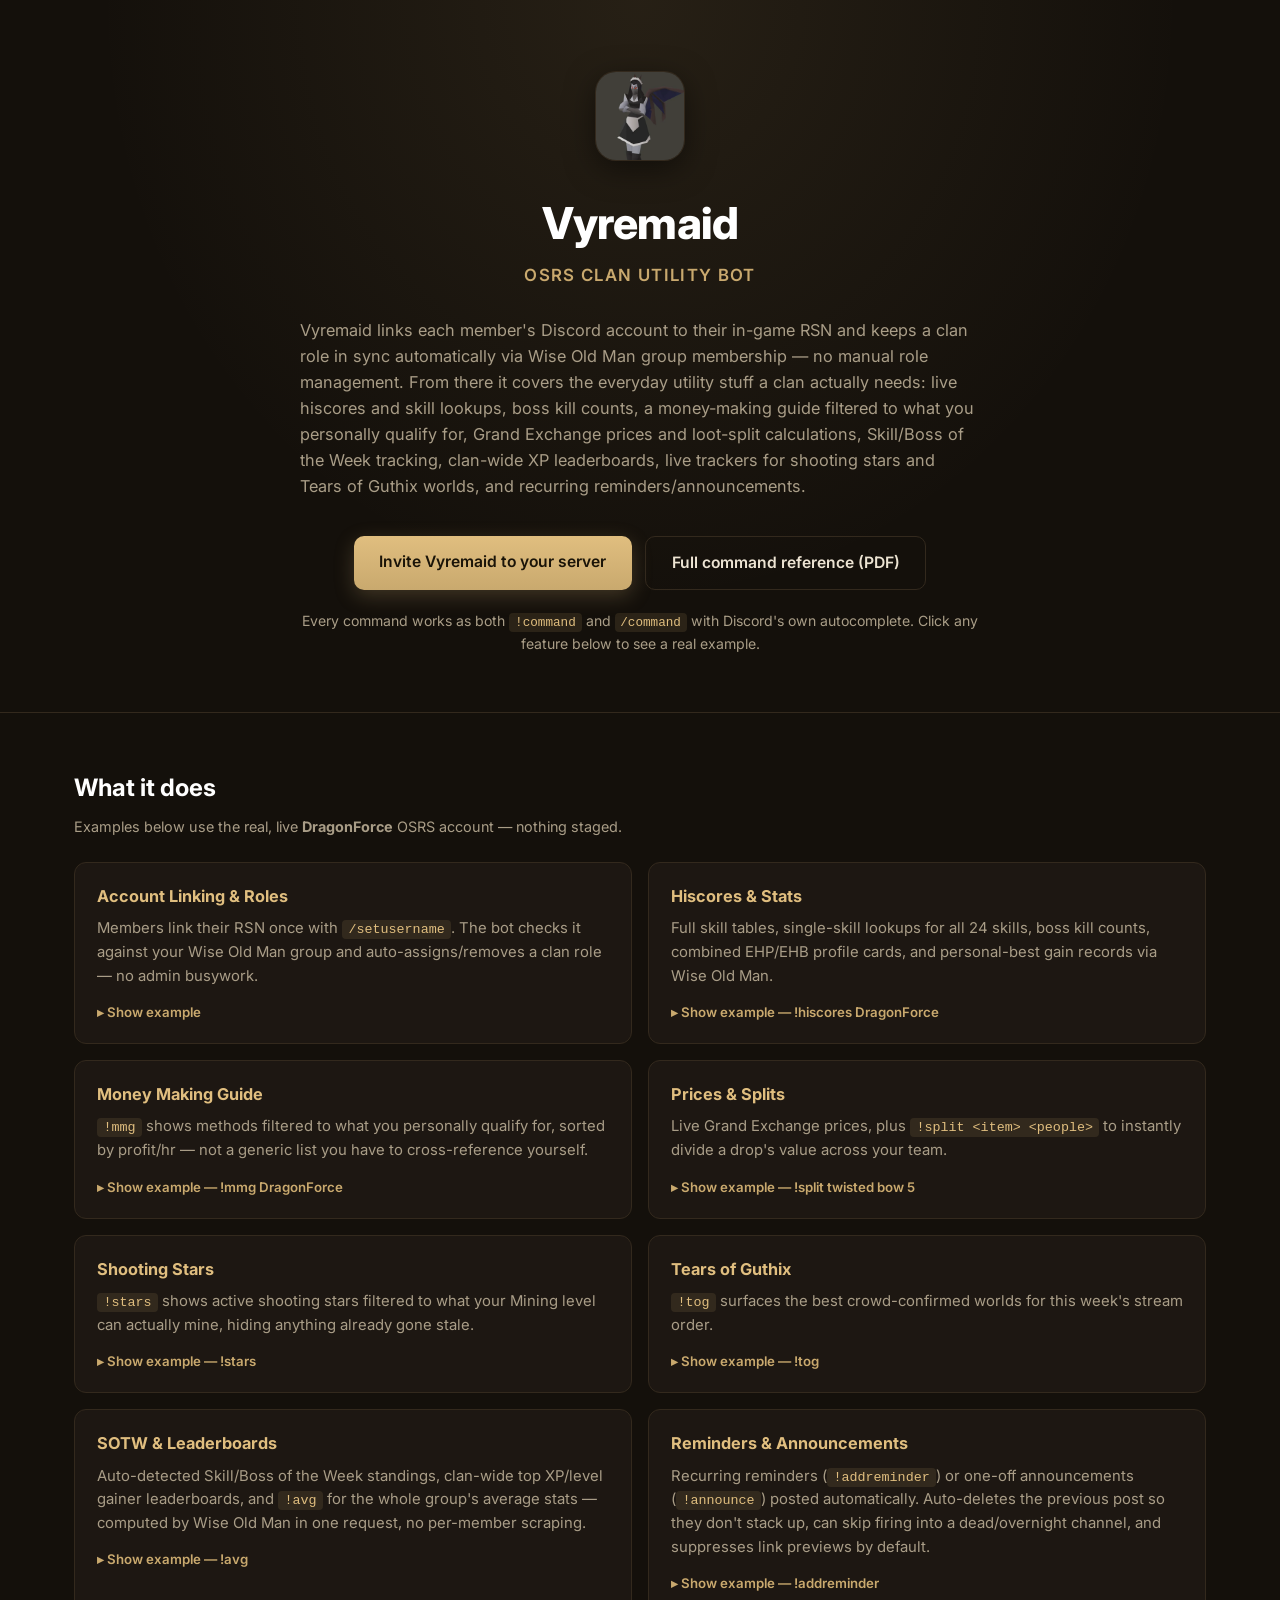
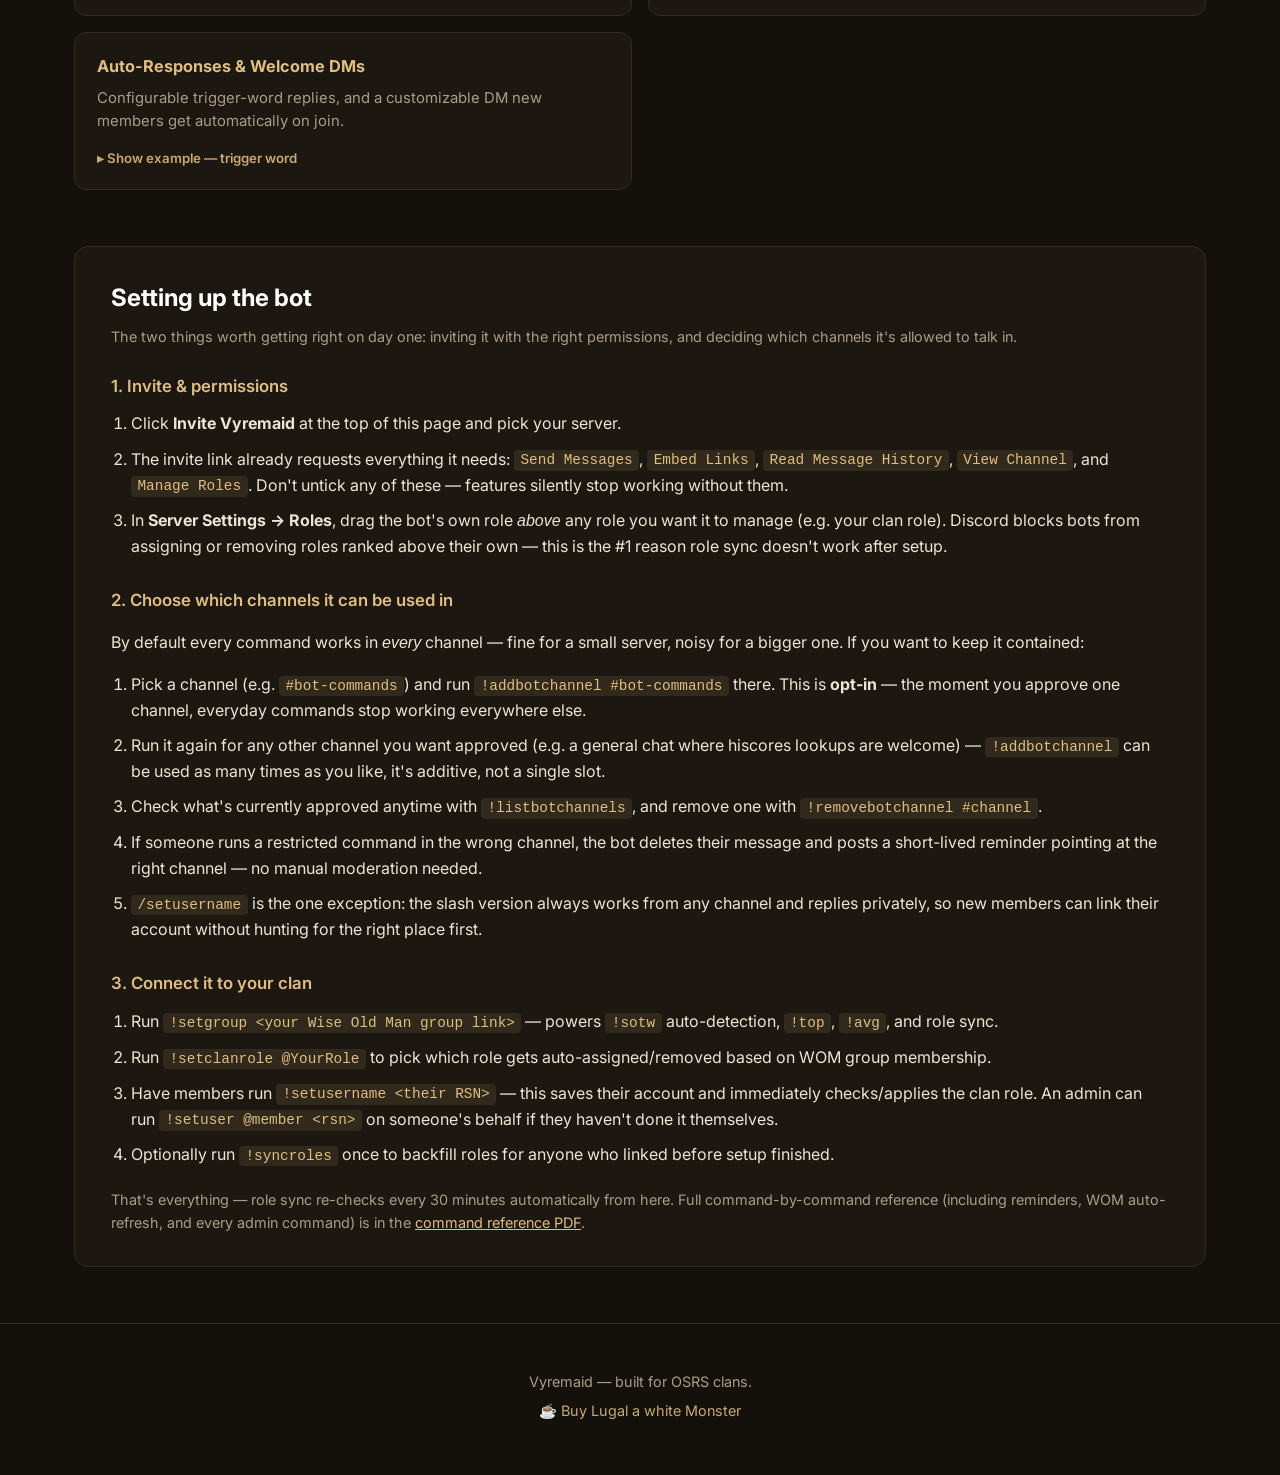
==== commit 5d50ccd9: "Expand hiscores/avg examples to all 24 skills, MMG to full 8 methods These were only showing a 9-ski" ====
--- a/index.html
+++ b/index.html
@@ -80,13 +80,28 @@
               <div class="dc-embed-fields dc-fields-3">
                 <div><div class="dc-field-name">Attack</div><div class="dc-field-value">1</div>
                      <div class="dc-field-name">Strength</div><div class="dc-field-value">99</div>
-                     <div class="dc-field-name">Defence</div><div class="dc-field-value">99</div></div>
+                     <div class="dc-field-name">Defence</div><div class="dc-field-value">99</div>
+                     <div class="dc-field-name">Ranged</div><div class="dc-field-value">65</div>
+                     <div class="dc-field-name">Prayer</div><div class="dc-field-value">99</div>
+                     <div class="dc-field-name">Magic</div><div class="dc-field-value">60</div>
+                     <div class="dc-field-name">Runecraft</div><div class="dc-field-value">99</div>
+                     <div class="dc-field-name">Construction</div><div class="dc-field-value">99</div></div>
                 <div><div class="dc-field-name">Hitpoints</div><div class="dc-field-value">99</div>
-                     <div class="dc-field-name">Ranged</div><div class="dc-field-value">65</div>
-                     <div class="dc-field-name">Magic</div><div class="dc-field-value">60</div></div>
-                <div><div class="dc-field-name">Slayer</div><div class="dc-field-value">97</div>
-                     <div class="dc-field-name">Sailing</div><div class="dc-field-value">99</div>
-                     <div class="dc-field-name">Runecraft</div><div class="dc-field-value">99</div></div>
+                     <div class="dc-field-name">Agility</div><div class="dc-field-value">99</div>
+                     <div class="dc-field-name">Herblore</div><div class="dc-field-value">99</div>
+                     <div class="dc-field-name">Thieving</div><div class="dc-field-value">99</div>
+                     <div class="dc-field-name">Crafting</div><div class="dc-field-value">99</div>
+                     <div class="dc-field-name">Fletching</div><div class="dc-field-value">99</div>
+                     <div class="dc-field-name">Slayer</div><div class="dc-field-value">97</div>
+                     <div class="dc-field-name">Hunter</div><div class="dc-field-value">99</div></div>
+                <div><div class="dc-field-name">Mining</div><div class="dc-field-value">99</div>
+                     <div class="dc-field-name">Smithing</div><div class="dc-field-value">99</div>
+                     <div class="dc-field-name">Fishing</div><div class="dc-field-value">99</div>
+                     <div class="dc-field-name">Cooking</div><div class="dc-field-value">99</div>
+                     <div class="dc-field-name">Firemaking</div><div class="dc-field-value">99</div>
+                     <div class="dc-field-name">Woodcutting</div><div class="dc-field-value">99</div>
+                     <div class="dc-field-name">Farming</div><div class="dc-field-value">99</div>
+                     <div class="dc-field-name">Sailing</div><div class="dc-field-value">99</div></div>
               </div>
               <div class="dc-embed-fields">
                 <div class="dc-plain-text">🏆 <strong>Total Level:</strong> 2203 &nbsp; ✨ <strong>Total XP:</strong> 758,070,982 &nbsp; 🏅 <strong>Rank:</strong> #14,221</div>
@@ -110,14 +125,18 @@
             </div>
             <div class="dc-embed" style="--embed-color:#2ecc71">
               <div class="dc-embed-author"><img src="assets/icon.png" alt="">Vyremaid — by Lugal 𒈗</div>
-              <div class="dc-embed-title">💰 Money Making — DragonForce</div>
-              <div class="dc-embed-fields">
-                <div>
-                  <div class="dc-field-name">Top method</div>
-                  <div class="dc-field-value">Making divine super combat potions — <strong>14,380,800 gp/hr</strong><br><span style="color:#949ba4">Needs Herblore 97 (you have 99)</span></div>
-                </div>
-              </div>
-              <div class="dc-embed-footer">Buy Lugal a white Monster — https://ko-fi.com/lugal</div>
+              <div class="dc-embed-title">💰 Money Making Guide — DragonForce</div>
+              <div class="dc-embed-fields dc-fields-2">
+                <div><div class="dc-field-title">Making divine super combat potions — 14,380,800 gp/hr</div><div class="dc-field-desc">Skilling/Herblore | Herblore 97+</div></div>
+                <div><div class="dc-field-title">Smithing oathplate armour — 12,708,000 gp/hr</div><div class="dc-field-desc">Skilling | Smithing 83+</div></div>
+                <div><div class="dc-field-title">Making divine ranging potions — 9,599,100 gp/hr</div><div class="dc-field-desc">Skilling/Herblore | Herblore 74+</div></div>
+                <div><div class="dc-field-title">Making divine bastion potions — 9,540,300 gp/hr</div><div class="dc-field-desc">Skilling/Herblore | Herblore 86+</div></div>
+                <div><div class="dc-field-title">Making divine battlemage potions — 8,332,800 gp/hr</div><div class="dc-field-desc">Skilling/Herblore | Herblore 86+</div></div>
+                <div><div class="dc-field-title">Crafting sunfire runes — 7,981,000 gp/hr</div><div class="dc-field-desc">Skilling/Runecraft | Runecraft 98+</div></div>
+                <div><div class="dc-field-title">Making divine magic potions — 7,698,600 gp/hr</div><div class="dc-field-desc">Skilling/Herblore | Herblore 78+</div></div>
+                <div><div class="dc-field-title">Cutting raw marlin — 5,610,000 gp/hr</div><div class="dc-field-desc">Processing | No requirements</div></div>
+              </div>
+              <div class="dc-embed-footer">Data cached from the OSRS Wiki, refreshed periodically — prices may drift slightly.<br>Buy Lugal a white Monster — https://ko-fi.com/lugal</div>
             </div>
           </div>
         </details>
@@ -220,12 +239,27 @@
               <div class="dc-embed-fields dc-fields-3">
                 <div><div class="dc-field-name">Attack</div><div class="dc-field-value">93</div>
                      <div class="dc-field-name">Strength</div><div class="dc-field-value">97</div>
-                     <div class="dc-field-name">Defence</div><div class="dc-field-value">90</div></div>
+                     <div class="dc-field-name">Defence</div><div class="dc-field-value">90</div>
+                     <div class="dc-field-name">Ranged</div><div class="dc-field-value">97</div>
+                     <div class="dc-field-name">Prayer</div><div class="dc-field-value">85</div>
+                     <div class="dc-field-name">Magic</div><div class="dc-field-value">94</div>
+                     <div class="dc-field-name">Runecraft</div><div class="dc-field-value">78</div>
+                     <div class="dc-field-name">Construction</div><div class="dc-field-value">82</div></div>
                 <div><div class="dc-field-name">Hitpoints</div><div class="dc-field-value">99</div>
-                     <div class="dc-field-name">Ranged</div><div class="dc-field-value">97</div>
-                     <div class="dc-field-name">Prayer</div><div class="dc-field-value">85</div></div>
-                <div><div class="dc-field-name">Runecraft</div><div class="dc-field-value">78</div>
-                     <div class="dc-field-name">Construction</div><div class="dc-field-value">82</div>
+                     <div class="dc-field-name">Agility</div><div class="dc-field-value">81</div>
+                     <div class="dc-field-name">Herblore</div><div class="dc-field-value">83</div>
+                     <div class="dc-field-name">Thieving</div><div class="dc-field-value">84</div>
+                     <div class="dc-field-name">Crafting</div><div class="dc-field-value">85</div>
+                     <div class="dc-field-name">Fletching</div><div class="dc-field-value">85</div>
+                     <div class="dc-field-name">Slayer</div><div class="dc-field-value">89</div>
+                     <div class="dc-field-name">Hunter</div><div class="dc-field-value">83</div></div>
+                <div><div class="dc-field-name">Mining</div><div class="dc-field-value">83</div>
+                     <div class="dc-field-name">Smithing</div><div class="dc-field-value">81</div>
+                     <div class="dc-field-name">Fishing</div><div class="dc-field-value">83</div>
+                     <div class="dc-field-name">Cooking</div><div class="dc-field-value">92</div>
+                     <div class="dc-field-name">Firemaking</div><div class="dc-field-value">88</div>
+                     <div class="dc-field-name">Woodcutting</div><div class="dc-field-value">85</div>
+                     <div class="dc-field-name">Farming</div><div class="dc-field-value">89</div>
                      <div class="dc-field-name">Sailing</div><div class="dc-field-value">82</div></div>
               </div>
               <div class="dc-embed-fields">
--- a/style.css
+++ b/style.css
@@ -131,7 +131,7 @@
 /* --- Main --- */
 
 main {
-  max-width: 900px;
+  max-width: 1180px;
   margin: 0 auto;
   padding: 3.5rem 1.5rem;
 }
@@ -155,7 +155,7 @@
 
 .feature-grid {
   display: grid;
-  grid-template-columns: repeat(auto-fit, minmax(260px, 1fr));
+  grid-template-columns: repeat(auto-fit, minmax(380px, 1fr));
   gap: 1rem;
 }
 
@@ -306,6 +306,11 @@
   grid-template-columns: repeat(3, minmax(90px, 1fr));
 }
 
+.dc-fields-2 {
+  grid-template-columns: repeat(2, minmax(180px, 1fr));
+  gap: 0.75rem 1.25rem;
+}
+
 .dc-field-name {
   color: #b5bac1;
   font-size: 0.65rem;
@@ -319,6 +324,24 @@
   color: #dbdee1;
   font-size: 0.8rem;
   margin-bottom: 0.4rem;
+}
+
+/* For fields whose "name" is a full sentence (e.g. MMG method + profit) rather than a short
+   label like a skill name — Discord doesn't uppercase field names, so dc-field-name's small
+   caps treatment would look wrong here. */
+.dc-field-title {
+  color: #fff;
+  font-weight: 700;
+  font-size: 0.78rem;
+  line-height: 1.35;
+  margin-bottom: 0.15rem;
+}
+
+.dc-field-desc {
+  color: #949ba4;
+  font-size: 0.76rem;
+  margin-bottom: 0.65rem;
+  line-height: 1.4;
 }
 
 .dc-embed-footer {
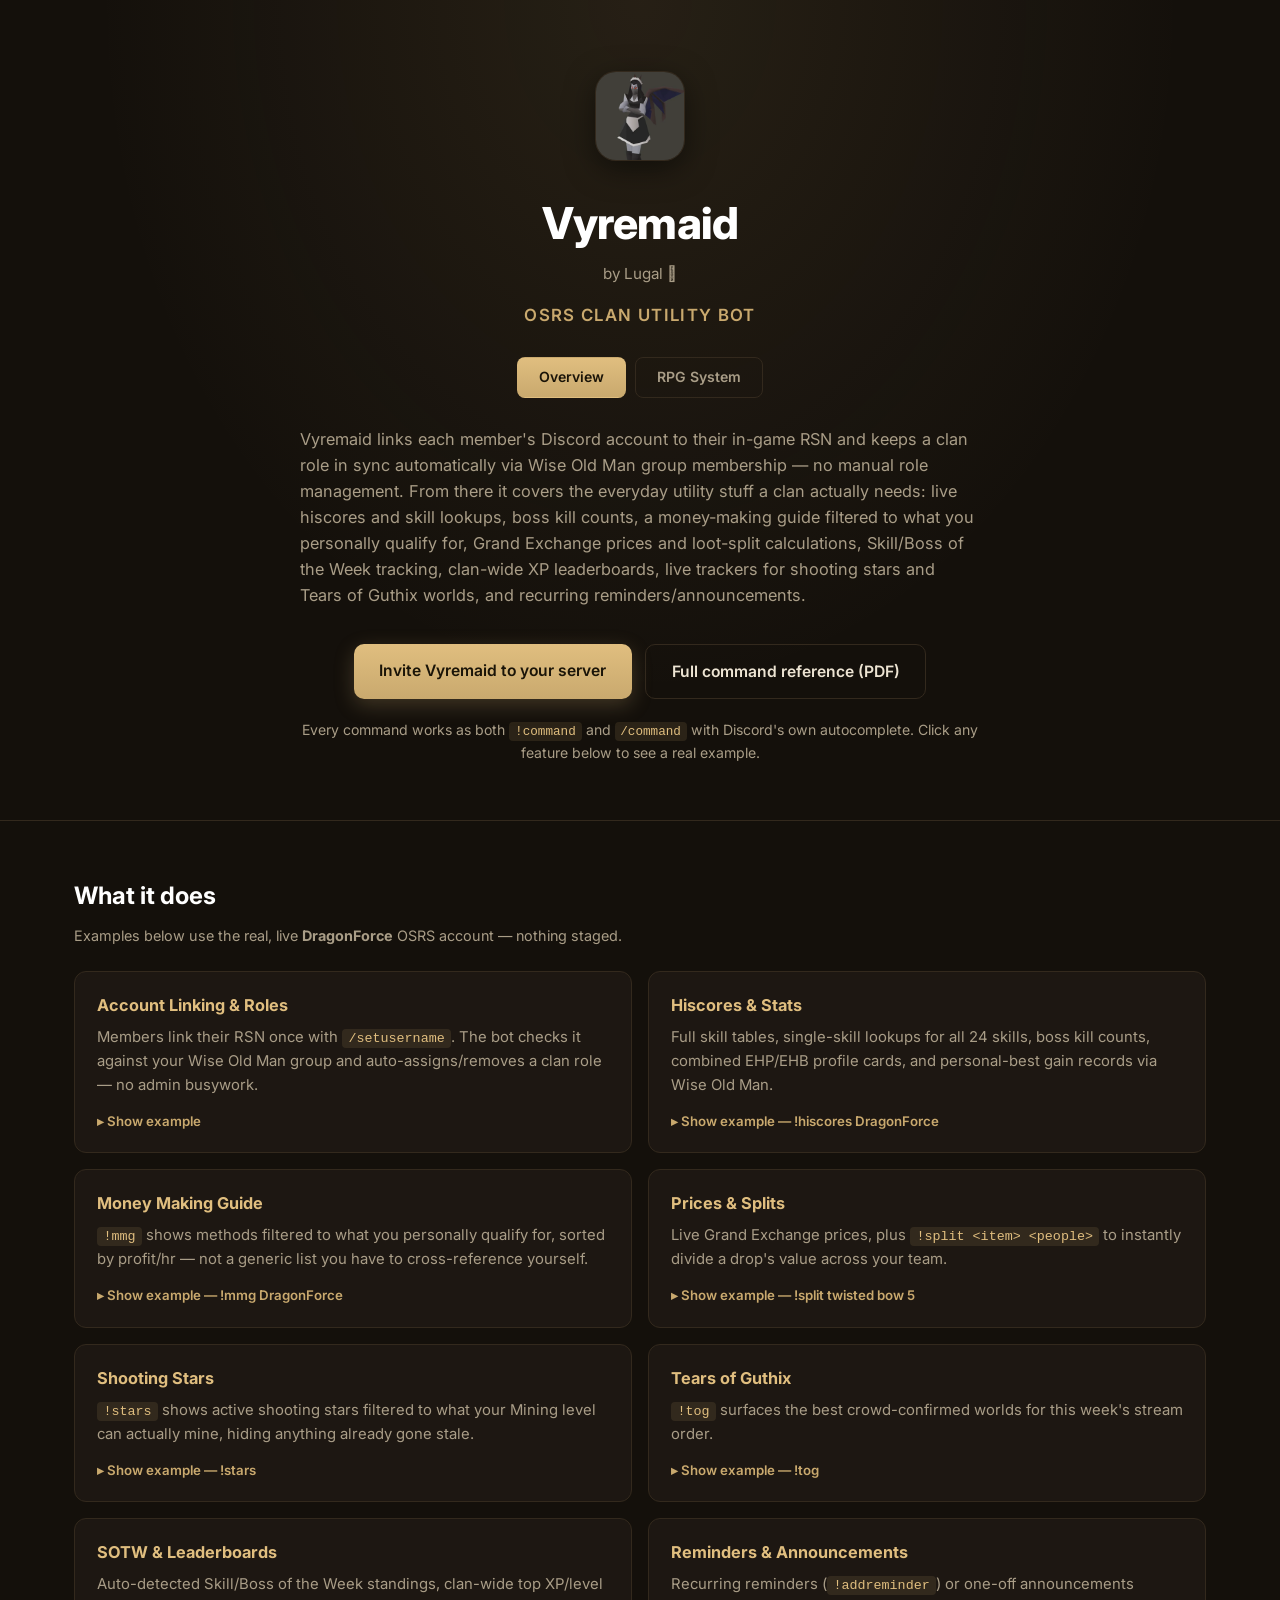
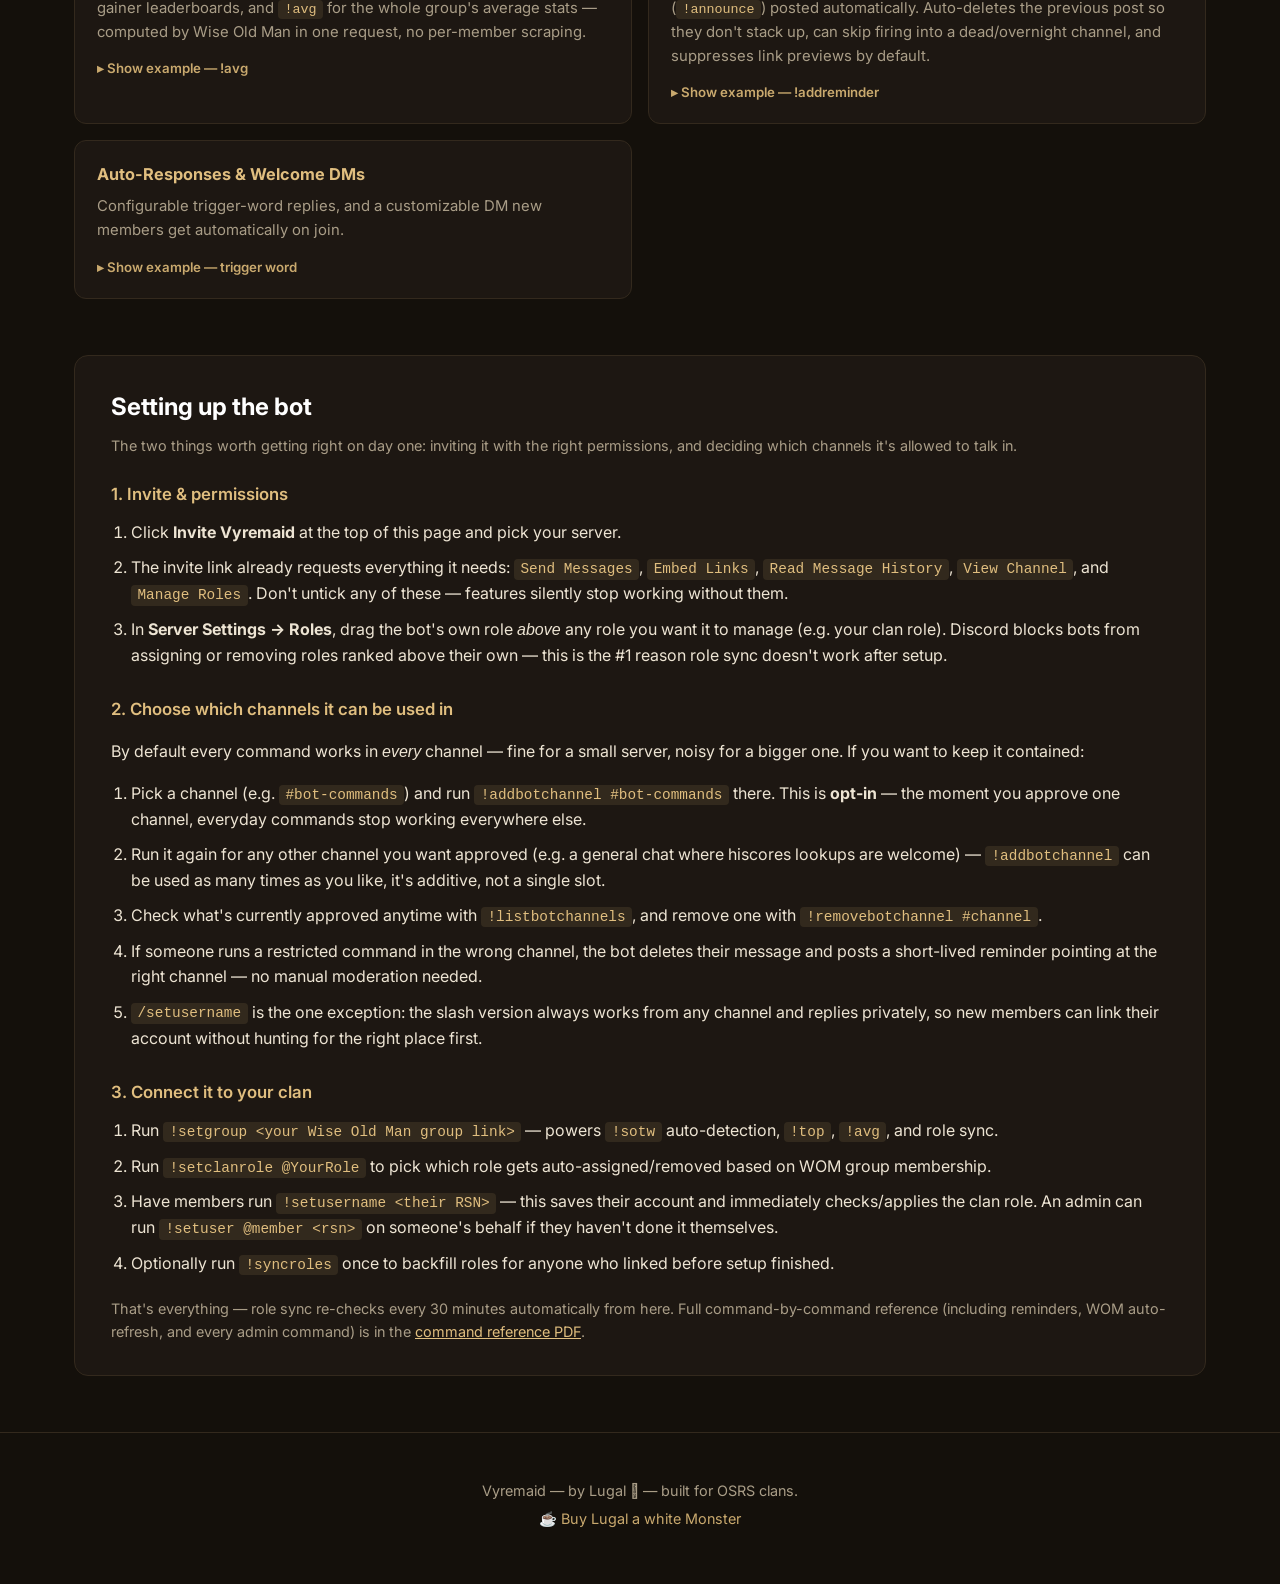
==== commit 5536351c: "Add RPG system page and brand credit in headers/footer New rpg.html documents the idle RPG minigame " ====
--- a/index.html
+++ b/index.html
@@ -17,7 +17,12 @@
   <div class="hero-inner">
     <img src="assets/icon.png" alt="Vyremaid" class="hero-icon">
     <h1>Vyremaid</h1>
+    <p class="by-line">by Lugal 𒈗</p>
     <p class="tagline">OSRS Clan Utility Bot</p>
+    <nav class="page-tabs">
+      <a href="index.html" class="active">Overview</a>
+      <a href="rpg.html">RPG System</a>
+    </nav>
     <p class="summary">
       Vyremaid links each member's Discord account to their in-game RSN and keeps a clan role
       in sync automatically via Wise Old Man group membership — no manual role management.
@@ -345,7 +350,7 @@
 </main>
 
 <footer>
-  <p>Vyremaid — built for OSRS clans.</p>
+  <p>Vyremaid — by Lugal 𒈗 — built for OSRS clans.</p>
   <p><a href="https://ko-fi.com/lugal">☕ Buy Lugal a white Monster</a></p>
 </footer>
 
--- a/style.css
+++ b/style.css
@@ -63,6 +63,12 @@
   letter-spacing: -0.02em;
 }
 
+.by-line {
+  color: var(--text-dim);
+  font-size: 0.95rem;
+  margin: 0 0 1rem;
+}
+
 .tagline {
   color: var(--gold);
   font-weight: 600;
@@ -70,6 +76,35 @@
   margin: 0 0 1.75rem;
   text-transform: uppercase;
   letter-spacing: 0.08em;
+}
+
+.page-tabs {
+  display: flex;
+  gap: 0.6rem;
+  justify-content: center;
+  margin: 0 0 1.75rem;
+}
+
+.page-tabs a {
+  padding: 0.5rem 1.3rem;
+  border-radius: 8px;
+  text-decoration: none;
+  font-weight: 600;
+  font-size: 0.88rem;
+  color: var(--text-dim);
+  border: 1px solid var(--panel-border);
+  transition: color 0.15s ease, border-color 0.15s ease;
+}
+
+.page-tabs a.active {
+  background: linear-gradient(180deg, var(--gold-bright), var(--gold));
+  color: #1a1408;
+  border-color: transparent;
+}
+
+.page-tabs a:hover:not(.active) {
+  color: var(--gold-bright);
+  border-color: var(--gold);
 }
 
 .summary {
@@ -400,6 +435,96 @@
 
 .setup-note a {
   color: var(--gold-bright);
+}
+
+/* --- RPG page: data tables, tier cards, callouts --- */
+
+.rpg-section {
+  margin-bottom: 3.5rem;
+}
+
+.rpg-section h3 {
+  color: var(--gold-bright);
+  font-size: 1.1rem;
+  font-weight: 600;
+  margin: 1.75rem 0 0.6rem;
+}
+
+.rpg-section h3:first-of-type {
+  margin-top: 0;
+}
+
+.rpg-section p {
+  color: var(--text-dim);
+  font-size: 0.94rem;
+  margin: 0 0 0.9rem;
+}
+
+.callout {
+  background: rgba(201, 169, 110, 0.08);
+  border: 1px solid var(--panel-border);
+  border-left: 3px solid var(--gold);
+  border-radius: 8px;
+  padding: 0.85rem 1.1rem;
+  margin: 0 0 1.25rem;
+  font-size: 0.9rem;
+  color: var(--text);
+}
+
+.callout strong {
+  color: var(--gold-bright);
+}
+
+.table-scroll {
+  overflow-x: auto;
+  margin: 0 0 1.5rem;
+  border: 1px solid var(--panel-border);
+  border-radius: 10px;
+}
+
+.data-table {
+  width: 100%;
+  border-collapse: collapse;
+  font-size: 0.83rem;
+  background: var(--panel-bg);
+}
+
+.data-table th,
+.data-table td {
+  padding: 0.5rem 0.8rem;
+  text-align: left;
+  border-bottom: 1px solid var(--panel-border);
+  white-space: nowrap;
+}
+
+.data-table th {
+  color: var(--gold-bright);
+  font-weight: 700;
+  font-size: 0.72rem;
+  text-transform: uppercase;
+  letter-spacing: 0.03em;
+  background: rgba(201, 169, 110, 0.06);
+}
+
+.data-table tr:last-child td {
+  border-bottom: none;
+}
+
+.data-table td.num {
+  text-align: right;
+  font-variant-numeric: tabular-nums;
+}
+
+.cmd-table td:first-child {
+  color: var(--gold-bright);
+  font-family: 'SFMono-Regular', Consolas, 'Liberation Mono', Menlo, monospace;
+  font-size: 0.82rem;
+  white-space: nowrap;
+}
+
+.cmd-table td:last-child {
+  white-space: normal;
+  color: var(--text-dim);
 }
 
 /* --- Footer --- */
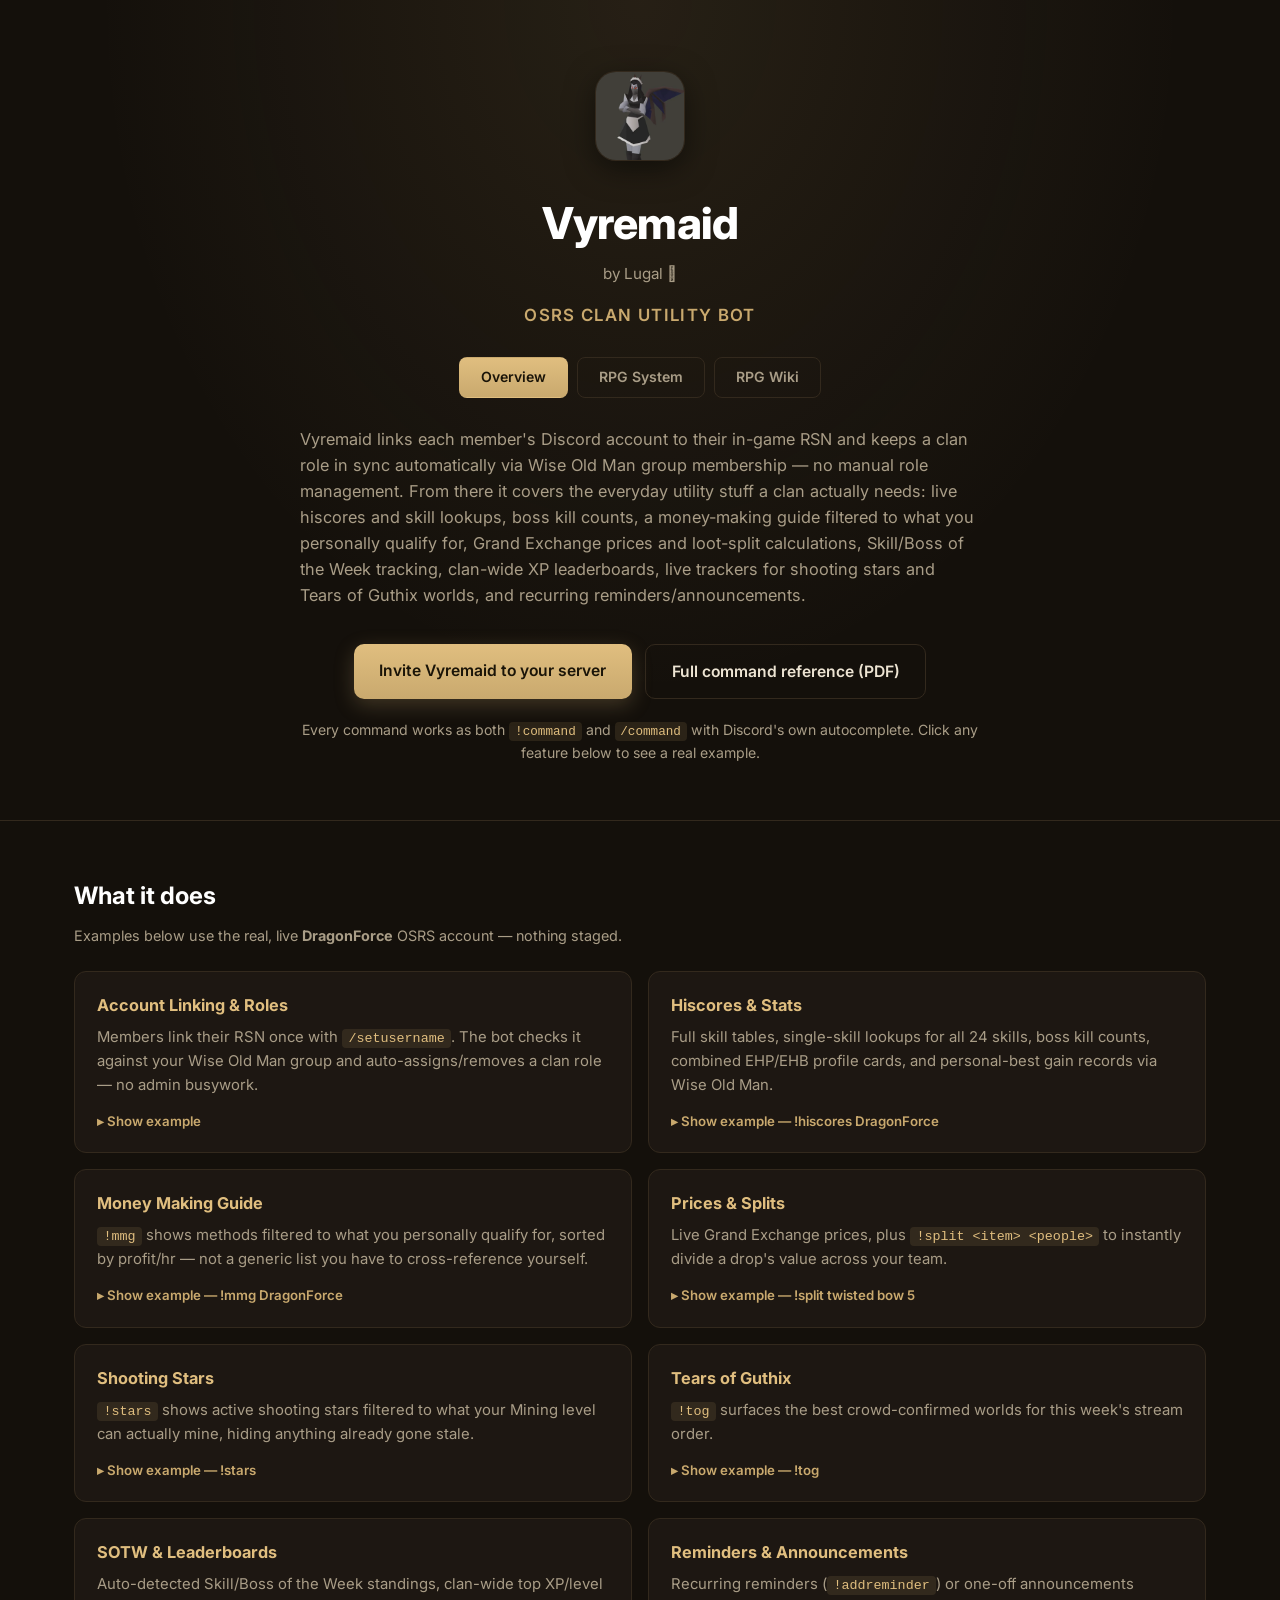
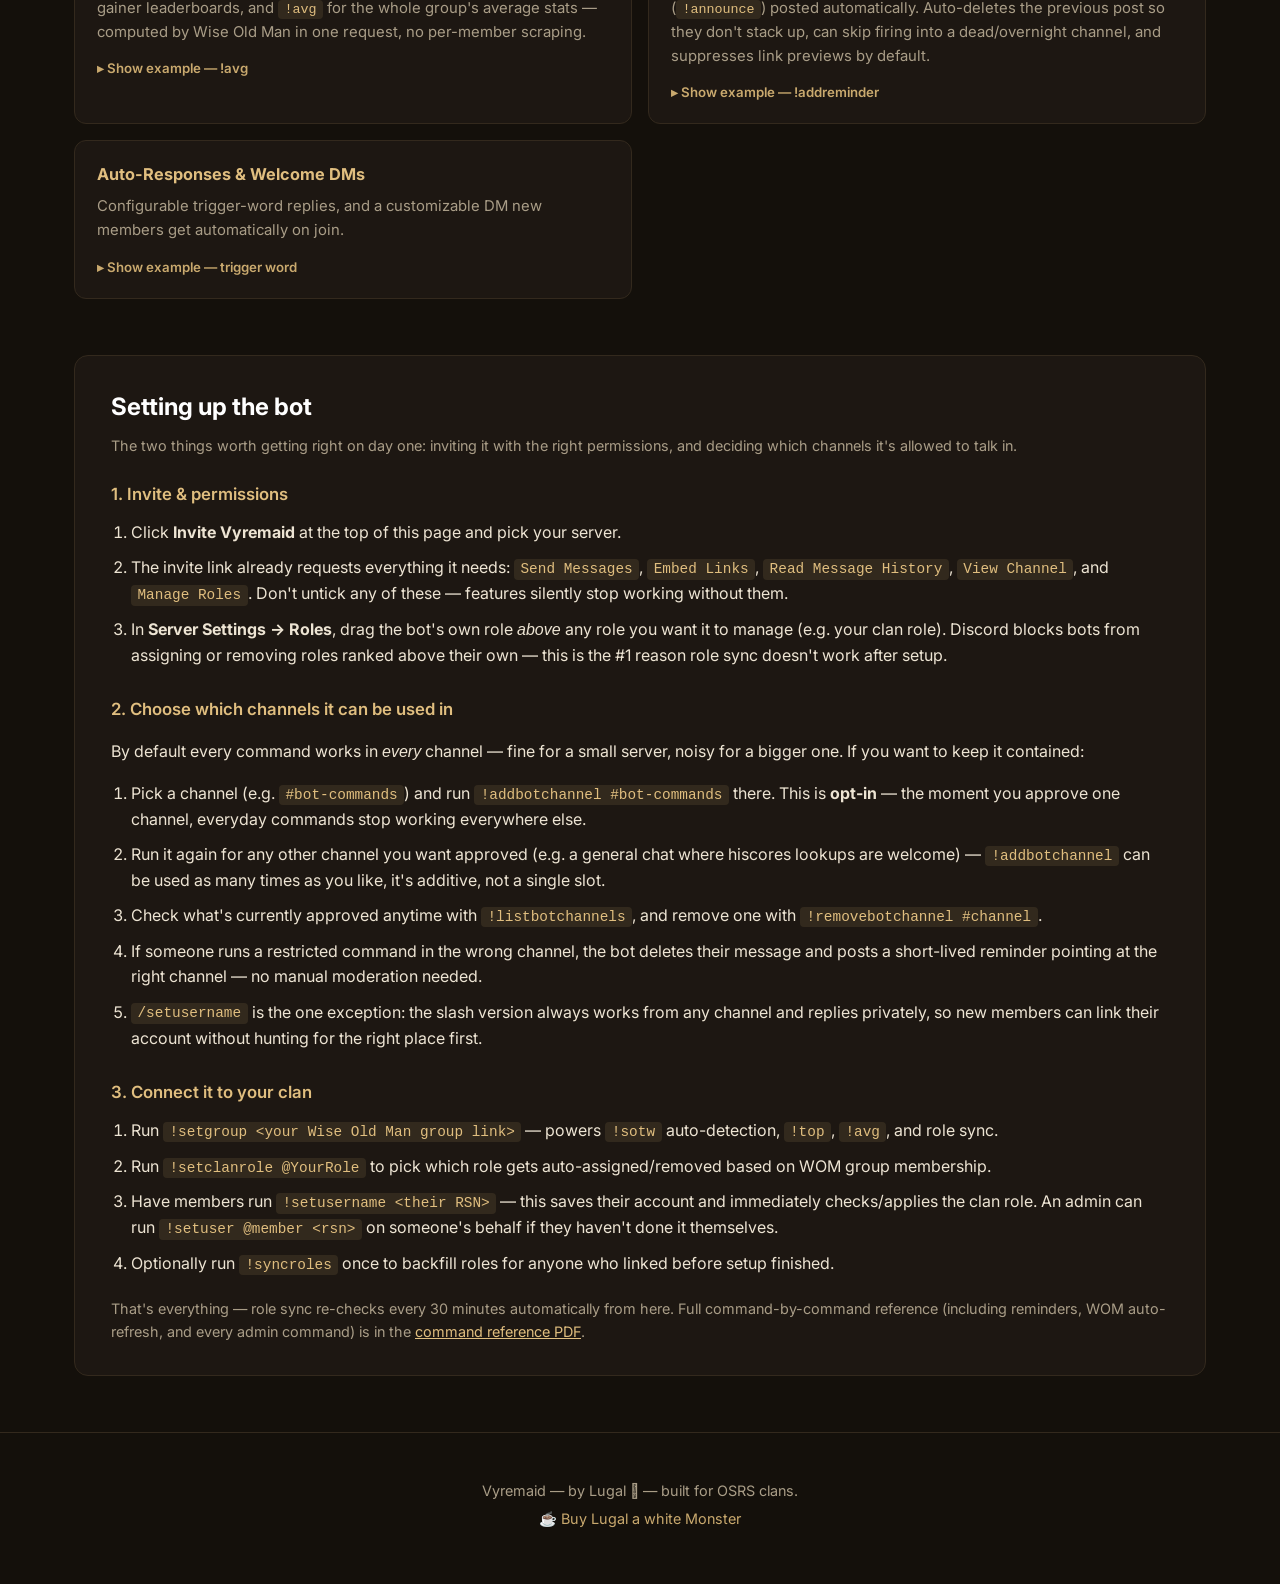
==== commit 1fa99d1f: "Add RPG Wiki: full data reference generated from live game data Dense, searchable lookup page (gear/" ====
--- a/index.html
+++ b/index.html
@@ -22,6 +22,7 @@
     <nav class="page-tabs">
       <a href="index.html" class="active">Overview</a>
       <a href="rpg.html">RPG System</a>
+      <a href="wiki.html">RPG Wiki</a>
     </nav>
     <p class="summary">
       Vyremaid links each member's Discord account to their in-game RSN and keeps a clan role
--- a/style.css
+++ b/style.css
@@ -525,6 +525,93 @@
 .cmd-table td:last-child {
   white-space: normal;
   color: var(--text-dim);
+}
+
+/* --- Wiki page: search, quick-jump, badges --- */
+
+.wiki-toolbar {
+  position: sticky;
+  top: 0;
+  z-index: 10;
+  background: rgba(20, 16, 11, 0.92);
+  backdrop-filter: blur(6px);
+  border-bottom: 1px solid var(--panel-border);
+  padding: 0.85rem 1.5rem;
+  display: flex;
+  gap: 0.9rem;
+  align-items: center;
+  flex-wrap: wrap;
+}
+
+.wiki-search {
+  flex: 1 1 240px;
+  max-width: 360px;
+  background: var(--panel-bg);
+  border: 1px solid var(--panel-border);
+  border-radius: 8px;
+  padding: 0.55rem 0.85rem;
+  color: var(--text);
+  font-family: 'Inter', sans-serif;
+  font-size: 0.9rem;
+}
+
+.wiki-search:focus {
+  outline: none;
+  border-color: var(--gold);
+}
+
+.wiki-jump {
+  display: flex;
+  gap: 0.4rem;
+  flex-wrap: wrap;
+}
+
+.wiki-jump a {
+  color: var(--text-dim);
+  text-decoration: none;
+  font-size: 0.8rem;
+  padding: 0.35rem 0.7rem;
+  border-radius: 6px;
+  border: 1px solid transparent;
+  white-space: nowrap;
+}
+
+.wiki-jump a:hover {
+  color: var(--gold-bright);
+  border-color: var(--panel-border);
+}
+
+.wiki-count {
+  color: var(--text-dim);
+  font-size: 0.78rem;
+  white-space: nowrap;
+}
+
+.badge {
+  display: inline-block;
+  padding: 0.1em 0.55em;
+  border-radius: 5px;
+  font-size: 0.72rem;
+  font-weight: 700;
+  text-transform: uppercase;
+  letter-spacing: 0.02em;
+}
+
+.badge-easy { background: rgba(90, 170, 100, 0.18); color: #7fd88f; }
+.badge-medium { background: rgba(201, 169, 110, 0.18); color: var(--gold-bright); }
+.badge-hard { background: rgba(190, 70, 70, 0.2); color: #e08787; }
+.badge-melee { background: rgba(190, 70, 70, 0.15); color: #e08787; }
+.badge-range { background: rgba(90, 150, 90, 0.15); color: #8fd18f; }
+.badge-mage { background: rgba(90, 110, 200, 0.18); color: #a6b4f0; }
+.badge-any { background: rgba(150, 150, 150, 0.15); color: #c5c5c5; }
+
+.wiki-section-nav-spacer { height: 0.25rem; }
+
+.no-results {
+  color: var(--text-dim);
+  font-size: 0.85rem;
+  padding: 0.75rem 0.9rem;
+  display: none;
 }
 
 /* --- Footer --- */
